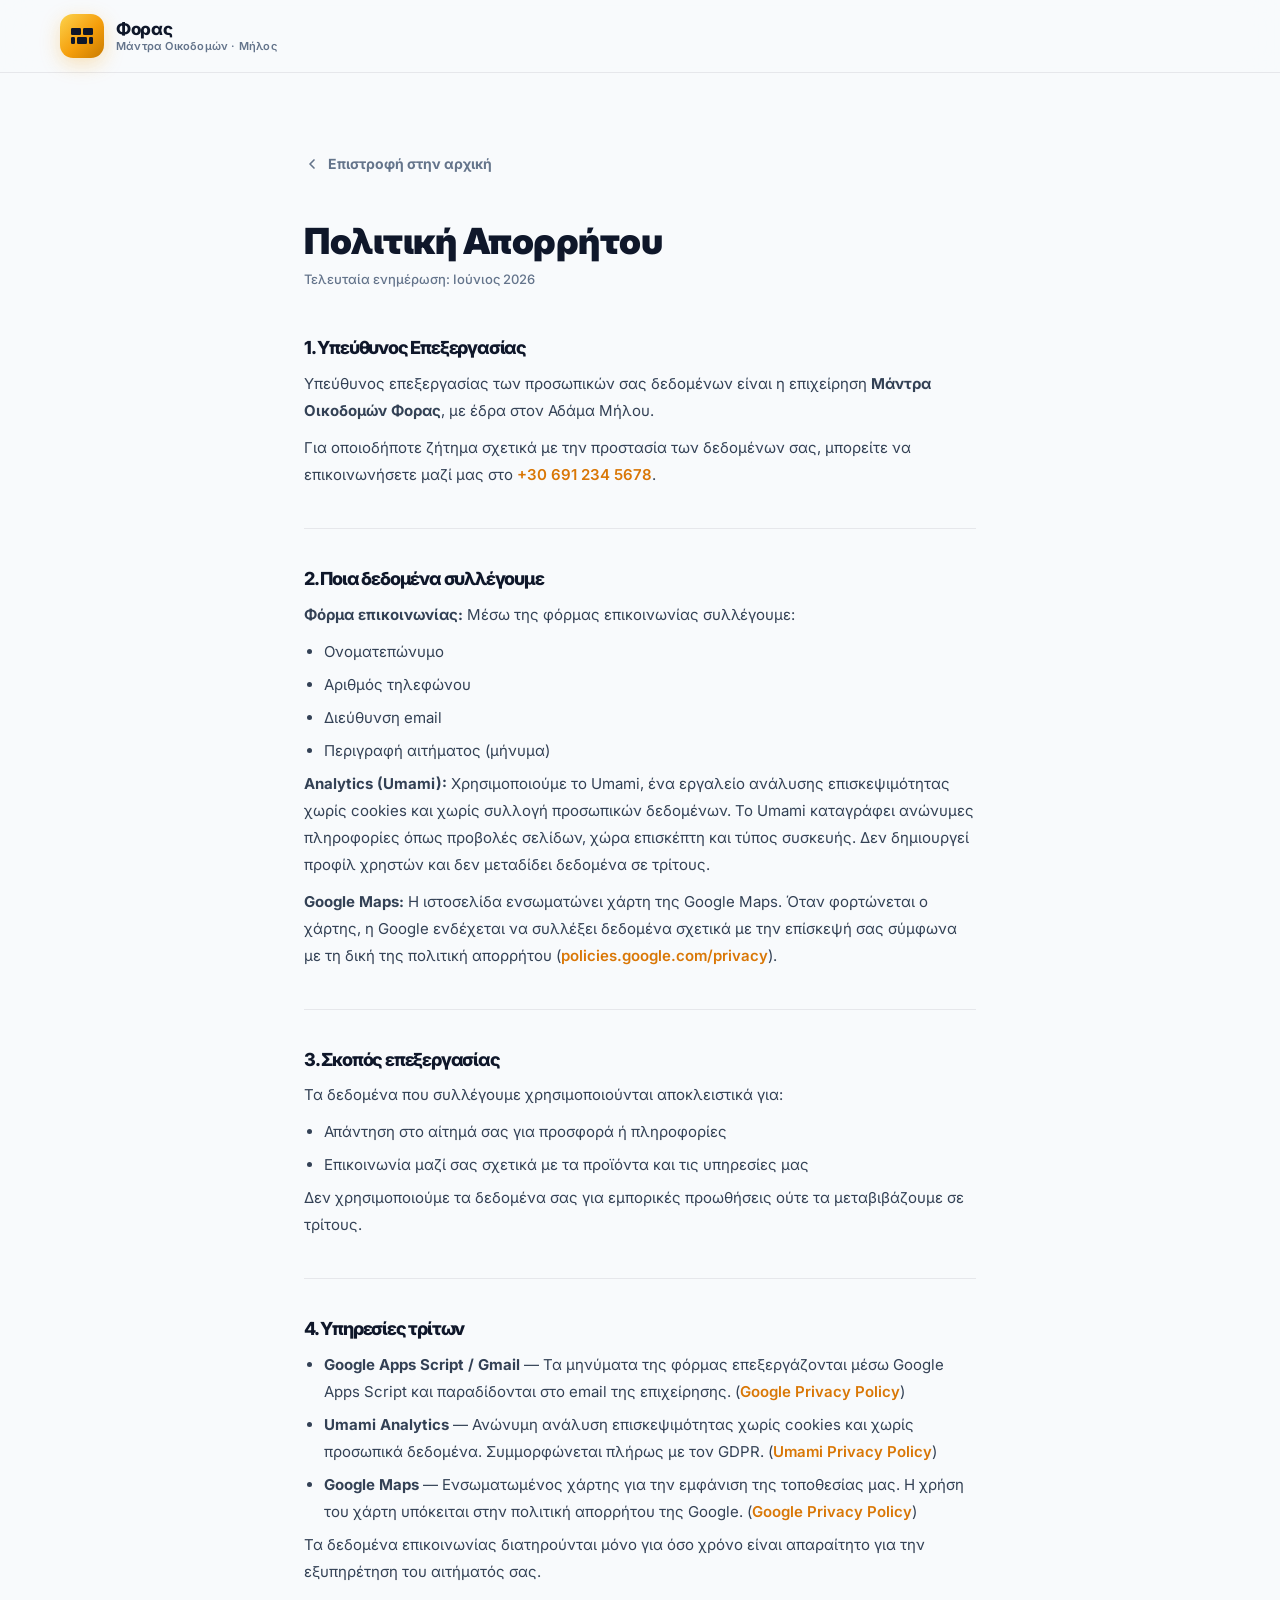
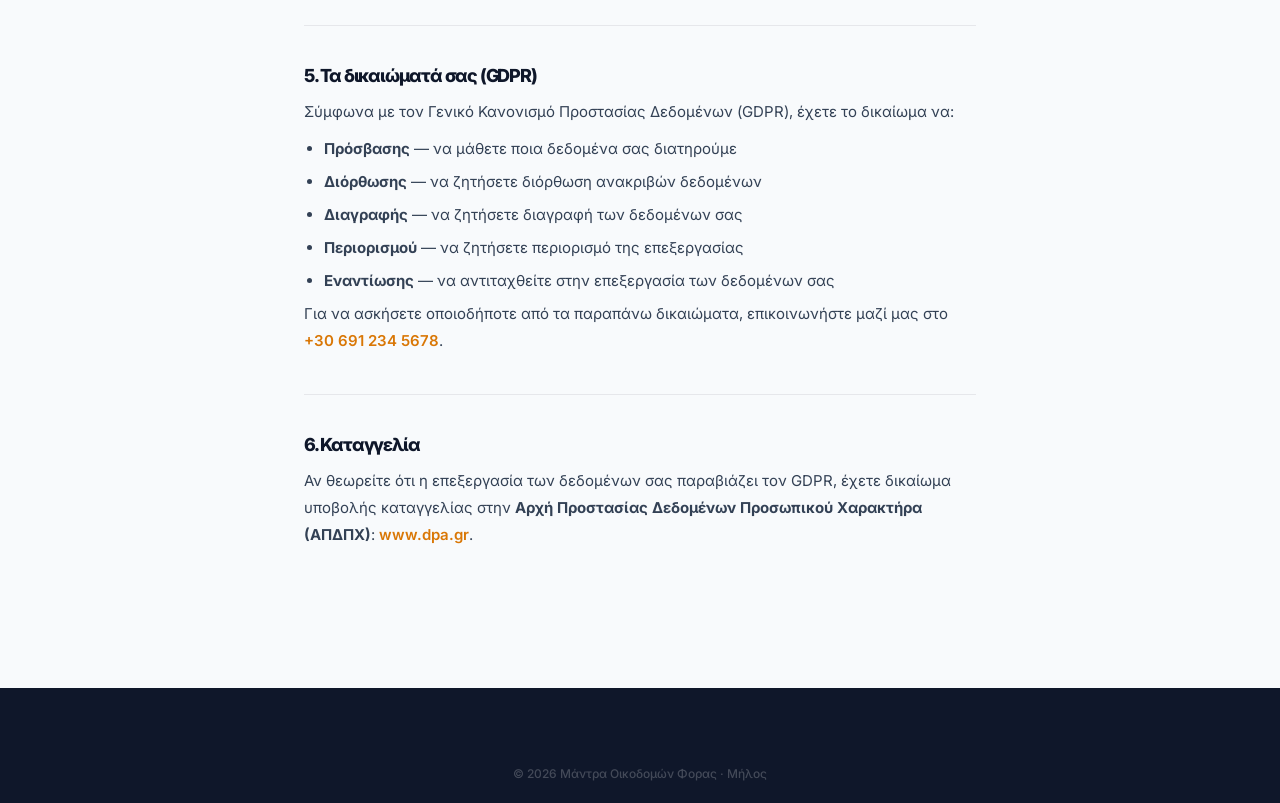
==== privacy-policy.html @ 7d872468 "priv" ====
<!DOCTYPE html>
<html lang="el">
<head>
  <meta charset="UTF-8">
  <meta name="viewport" content="width=device-width, initial-scale=1.0">
  <title>Πολιτική Απορρήτου | Μάντρα Οικοδομών Φορας</title>
  <meta name="robots" content="noindex">
  <link rel="preconnect" href="https://fonts.googleapis.com">
  <link rel="preconnect" href="https://fonts.gstatic.com" crossorigin>
  <link href="https://fonts.googleapis.com/css2?family=Inter:wght@400;500;600;700;800;900&display=swap" rel="stylesheet">
  <link rel="stylesheet" href="style.css">
  <style>
    .pp-wrap {
      max-width: 720px; margin: 0 auto;
      padding: 80px 24px 100px;
    }
    .pp-back {
      display: inline-flex; align-items: center; gap: 8px;
      font-size: 14px; font-weight: 700; color: var(--muted);
      margin-bottom: 48px;
      transition: color var(--t);
    }
    .pp-back:hover { color: var(--text); }
    .pp-back svg { flex-shrink: 0; }
    .pp-title {
      font-size: 36px; font-weight: 900; letter-spacing: -.5px;
      margin-bottom: 8px; color: var(--text);
    }
    .pp-date {
      font-size: 13px; color: var(--muted); font-weight: 500;
      margin-bottom: 48px;
    }
    .pp-section { margin-bottom: 40px; }
    .pp-section h2 {
      font-size: 18px; font-weight: 800; margin-bottom: 12px;
      color: var(--text);
    }
    .pp-section p, .pp-section li {
      font-size: 15px; color: var(--text2);
      line-height: 1.8; margin-bottom: 10px;
    }
    .pp-section ul { padding-left: 20px; }
    .pp-section li { margin-bottom: 6px; }
    .pp-section a { color: var(--gold-dk); font-weight: 600; }
    .pp-divider {
      border: none; border-top: 1px solid var(--border);
      margin: 40px 0;
    }
  </style>
</head>
<body>

  <!-- HEADER -->
  <header class="header">
    <div class="container nav-inner">
      <a class="brand" href="index.html">
        <div class="logo-mark">
          <svg width="22" height="16" viewBox="0 0 22 16" fill="currentColor" aria-hidden="true">
            <rect x="0" y="0" width="10" height="7" rx="1.2"/>
            <rect x="12" y="0" width="10" height="7" rx="1.2"/>
            <rect x="0" y="9" width="4" height="7" rx="1.2"/>
            <rect x="6" y="9" width="10" height="7" rx="1.2"/>
            <rect x="18" y="9" width="4" height="7" rx="1.2"/>
          </svg>
        </div>
        <div class="brand-text">
          <span class="brand-name">Φορας</span>
          <span class="brand-sub">Μάντρα Οικοδομών · Μήλος</span>
        </div>
      </a>
    </div>
  </header>

  <main>
    <div class="pp-wrap">

      <a class="pp-back" href="index.html">
        <svg width="16" height="16" viewBox="0 0 24 24" fill="none" stroke="currentColor" stroke-width="2.5" stroke-linecap="round" stroke-linejoin="round">
          <polyline points="15 18 9 12 15 6"/>
        </svg>
        Επιστροφή στην αρχική
      </a>

      <h1 class="pp-title">Πολιτική Απορρήτου</h1>
      <p class="pp-date">Τελευταία ενημέρωση: Ιούνιος 2026</p>

      <div class="pp-section">
        <h2>1. Υπεύθυνος Επεξεργασίας</h2>
        <p>Υπεύθυνος επεξεργασίας των προσωπικών σας δεδομένων είναι η επιχείρηση <strong>Μάντρα Οικοδομών Φορας</strong>, με έδρα στον Αδάμα Μήλου.</p>
        <p>Για οποιοδήποτε ζήτημα σχετικά με την προστασία των δεδομένων σας, μπορείτε να επικοινωνήσετε μαζί μας στο <a href="tel:+306912345678">+30 691 234 5678</a>.</p>
      </div>

      <hr class="pp-divider">

      <div class="pp-section">
        <h2>2. Ποια δεδομένα συλλέγουμε</h2>
        <p><strong>Φόρμα επικοινωνίας:</strong> Μέσω της φόρμας επικοινωνίας συλλέγουμε:</p>
        <ul>
          <li>Ονοματεπώνυμο</li>
          <li>Αριθμός τηλεφώνου</li>
          <li>Διεύθυνση email</li>
          <li>Περιγραφή αιτήματος (μήνυμα)</li>
        </ul>
        <p><strong>Analytics (Umami):</strong> Χρησιμοποιούμε το Umami, ένα εργαλείο ανάλυσης επισκεψιμότητας χωρίς cookies και χωρίς συλλογή προσωπικών δεδομένων. Το Umami καταγράφει ανώνυμες πληροφορίες όπως προβολές σελίδων, χώρα επισκέπτη και τύπος συσκευής. Δεν δημιουργεί προφίλ χρηστών και δεν μεταδίδει δεδομένα σε τρίτους.</p>
        <p><strong>Google Maps:</strong> Η ιστοσελίδα ενσωματώνει χάρτη της Google Maps. Όταν φορτώνεται ο χάρτης, η Google ενδέχεται να συλλέξει δεδομένα σχετικά με την επίσκεψή σας σύμφωνα με τη δική της πολιτική απορρήτου (<a href="https://policies.google.com/privacy" target="_blank" rel="noopener">policies.google.com/privacy</a>).</p>
      </div>

      <hr class="pp-divider">

      <div class="pp-section">
        <h2>3. Σκοπός επεξεργασίας</h2>
        <p>Τα δεδομένα που συλλέγουμε χρησιμοποιούνται αποκλειστικά για:</p>
        <ul>
          <li>Απάντηση στο αίτημά σας για προσφορά ή πληροφορίες</li>
          <li>Επικοινωνία μαζί σας σχετικά με τα προϊόντα και τις υπηρεσίες μας</li>
        </ul>
        <p>Δεν χρησιμοποιούμε τα δεδομένα σας για εμπορικές προωθήσεις ούτε τα μεταβιβάζουμε σε τρίτους.</p>
      </div>

      <hr class="pp-divider">

      <div class="pp-section">
        <h2>4. Υπηρεσίες τρίτων</h2>
        <ul>
          <li><strong>Google Apps Script / Gmail</strong> — Τα μηνύματα της φόρμας επεξεργάζονται μέσω Google Apps Script και παραδίδονται στο email της επιχείρησης. (<a href="https://policies.google.com/privacy" target="_blank" rel="noopener">Google Privacy Policy</a>)</li>
          <li><strong>Umami Analytics</strong> — Ανώνυμη ανάλυση επισκεψιμότητας χωρίς cookies και χωρίς προσωπικά δεδομένα. Συμμορφώνεται πλήρως με τον GDPR. (<a href="https://umami.is/privacy" target="_blank" rel="noopener">Umami Privacy Policy</a>)</li>
          <li><strong>Google Maps</strong> — Ενσωματωμένος χάρτης για την εμφάνιση της τοποθεσίας μας. Η χρήση του χάρτη υπόκειται στην πολιτική απορρήτου της Google. (<a href="https://policies.google.com/privacy" target="_blank" rel="noopener">Google Privacy Policy</a>)</li>
        </ul>
        <p>Τα δεδομένα επικοινωνίας διατηρούνται μόνο για όσο χρόνο είναι απαραίτητο για την εξυπηρέτηση του αιτήματός σας.</p>
      </div>

      <hr class="pp-divider">

      <div class="pp-section">
        <h2>5. Τα δικαιώματά σας (GDPR)</h2>
        <p>Σύμφωνα με τον Γενικό Κανονισμό Προστασίας Δεδομένων (GDPR), έχετε το δικαίωμα να:</p>
        <ul>
          <li><strong>Πρόσβασης</strong> — να μάθετε ποια δεδομένα σας διατηρούμε</li>
          <li><strong>Διόρθωσης</strong> — να ζητήσετε διόρθωση ανακριβών δεδομένων</li>
          <li><strong>Διαγραφής</strong> — να ζητήσετε διαγραφή των δεδομένων σας</li>
          <li><strong>Περιορισμού</strong> — να ζητήσετε περιορισμό της επεξεργασίας</li>
          <li><strong>Εναντίωσης</strong> — να αντιταχθείτε στην επεξεργασία των δεδομένων σας</li>
        </ul>
        <p>Για να ασκήσετε οποιοδήποτε από τα παραπάνω δικαιώματα, επικοινωνήστε μαζί μας στο <a href="tel:+306912345678">+30 691 234 5678</a>.</p>
      </div>

      <hr class="pp-divider">

      <div class="pp-section">
        <h2>6. Καταγγελία</h2>
        <p>Αν θεωρείτε ότι η επεξεργασία των δεδομένων σας παραβιάζει τον GDPR, έχετε δικαίωμα υποβολής καταγγελίας στην <strong>Αρχή Προστασίας Δεδομένων Προσωπικού Χαρακτήρα (ΑΠΔΠΧ)</strong>: <a href="https://www.dpa.gr" target="_blank" rel="noopener">www.dpa.gr</a>.</p>
      </div>

    </div>
  </main>

  <footer class="footer">
    <div class="container">
      <div class="footer-bottom" style="justify-content:center;">
        <span class="footer-copy">© <span id="y"></span> Μάντρα Οικοδομών Φορας · Μήλος</span>
      </div>
    </div>
  </footer>

  <script>document.getElementById('y').textContent = new Date().getFullYear();</script>
</body>
</html>
---- style.css ----
/* ================================================
   Μάντρα Οικοδομών Φορας — Professional Theme
   ================================================ */

:root {
  --bg:      #f8fafc;
  --surface: #ffffff;
  --surface2:#f1f5f9;

  --text:  #0f172a;
  --text2: #334155;
  --muted: #64748b;
  --muted2:#94a3b8;

  --gold:    #f59e0b;
  --gold-lt: #fcd34d;
  --gold-dk: #d97706;
  --navy:    #0f172a;
  --navy2:   #1e293b;
  --green:   #25d366;

  --border:  rgba(15,23,42,.08);
  --border2: rgba(15,23,42,.13);

  --sh-xs: 0 2px 8px rgba(15,23,42,.05);
  --sh-sm: 0 8px 20px rgba(15,23,42,.08);
  --sh:    0 16px 44px rgba(15,23,42,.10);
  --sh-lg: 0 32px 80px rgba(15,23,42,.13);

  --r:    14px;
  --r-lg: 20px;
  --r-xl: 26px;
  --max:  1160px;

  --ease: cubic-bezier(.2,.8,.2,1);
  --t:    180ms;
  --tm:   300ms;

  --font: 'Inter', ui-sans-serif, system-ui, -apple-system, sans-serif;
}

/* ---------- Reset ---------- */
*, *::before, *::after { box-sizing: border-box; margin: 0; padding: 0; }
html { scroll-behavior: smooth; }
body {
  font-family: var(--font);
  color: var(--text);
  background: var(--bg);
  line-height: 1.6;
  -webkit-font-smoothing: antialiased;
  cursor:default;
}
a { color: inherit; text-decoration: none; }
img { max-width: 100%; display: block; }
button { font: inherit; cursor: pointer; border: none; background: none; }
::selection { background: rgba(245,158,11,.22); }
.container { max-width: var(--max); margin: 0 auto; padding: 0 24px; }

/* ---------- Scroll Progress ---------- */
.progress-bar {
  position: fixed;
  top: 0; left: 0; right: 0;
  height: 2px;
  background: linear-gradient(90deg, var(--gold-lt), var(--gold-dk));
  transform-origin: left;
  transform: scaleX(0);
  z-index: 9999;
  transition: transform 80ms linear;
}

/* ---------- Top Bar ---------- */
.topbar {
  background: var(--navy);
  color: rgba(255,255,255,.72);
  font-size: 13px;
  font-weight: 500;
}
.topbar-inner {
  display: flex;
  align-items: center;
  justify-content: space-between;
  padding: 9px 0;
  gap: 12px;
  flex-wrap: wrap;
}
.topbar-left { display: flex; align-items: center; gap: 10px; flex-wrap: wrap; }
.sep { opacity: .25; }
.topbar-phone {
  display: flex; align-items: center; gap: 6px;
  color: var(--gold-lt); font-weight: 700; letter-spacing: .2px;
  transition: opacity var(--t);
}
.topbar-phone:hover { opacity: .8; }

/* ---------- Header ---------- */
.header {
  position: sticky; top: 0; z-index: 100;
  background: rgba(248,250,252,.90);
  backdrop-filter: blur(18px) saturate(160%);
  -webkit-backdrop-filter: blur(18px) saturate(160%);
  border-bottom: 1px solid var(--border);
  transition: box-shadow var(--tm) var(--ease);
}
.header.scrolled { box-shadow: 0 4px 24px rgba(15,23,42,.09); }

.nav-inner {
  display: flex; align-items: center; justify-content: space-between;
  padding: 14px 0; gap: 16px;
}

.brand { display: flex; align-items: center; gap: 12px; flex-shrink: 0; }
.logo-mark {
  width: 44px; height: 44px; border-radius: 13px;
  background: linear-gradient(135deg, var(--gold-lt) 0%, var(--gold) 55%, #c97b00 100%);
  display: flex; align-items: center; justify-content: center;
  color: var(--navy);
  box-shadow: 0 6px 20px rgba(245,158,11,.28);
  flex-shrink: 0; user-select: none;
}
.logo-sm { width: 36px; height: 36px; border-radius: 10px; font-size: 12px; }
.brand-text { display: flex; flex-direction: column; line-height: 1.25; }
.brand-name { font-weight: 800; font-size: 17px; letter-spacing: -.3px; }
.brand-sub  { font-size: 11px; color: var(--muted); font-weight: 600; letter-spacing: .2px; }

.nav-menu { display: flex; align-items: center; gap: 2px; }
.nav-menu a {
  font-size: 14px; font-weight: 600; color: var(--muted);
  padding: 8px 13px; border-radius: 10px;
  transition: background var(--t), color var(--t);
}
.nav-menu a:hover { background: rgba(15,23,42,.06); color: var(--text); }
.nav-cta { margin-left: 8px; }

/* Hamburger */
.hamburger {
  display: none; flex-direction: column; gap: 5px;
  padding: 8px; border-radius: 9px;
  transition: background var(--t);
}
.hamburger:hover { background: rgba(15,23,42,.06); }
.hamburger span {
  display: block; width: 22px; height: 2px;
  background: var(--text); border-radius: 2px;
  transition: transform var(--tm) var(--ease), opacity var(--tm) var(--ease);
}
.hamburger.open span:nth-child(1) { transform: translateY(7px) rotate(45deg); }
.hamburger.open span:nth-child(2) { opacity: 0; transform: scaleX(0); }
.hamburger.open span:nth-child(3) { transform: translateY(-7px) rotate(-45deg); }

/* Mobile overlay */
.mobile-overlay {
  display: none; position: fixed; inset: 0;
  background: rgba(15,23,42,.5); z-index: 200;
  opacity: 0; transition: opacity var(--tm) var(--ease);
}
.mobile-overlay.show { display: block; opacity: 1; }

/* Mobile menu panel */
.mobile-menu {
  position: fixed; top: 0; right: 0; height: 100%;
  width: min(300px, 90vw); background: var(--surface);
  z-index: 300; padding: 28px 24px 32px;
  display: flex; flex-direction: column; gap: 24px;
  transform: translateX(100%);
  transition: transform var(--tm) var(--ease);
  box-shadow: -8px 0 48px rgba(15,23,42,.16);
}
.mobile-menu.open { transform: translateX(0); }
.mobile-brand {
  display: flex; align-items: center; gap: 12px;
  padding-bottom: 20px;
  border-bottom: 1px solid var(--border);
}
.mobile-menu nav { display: flex; flex-direction: column; gap: 2px; }
.mobile-link {
  font-size: 17px; font-weight: 700; color: var(--text);
  padding: 13px 16px; border-radius: 12px;
  transition: background var(--t);
}
.mobile-link:hover { background: var(--surface2); }
.mobile-menu-footer { display: flex; flex-direction: column; gap: 10px; margin-top: auto; }
.mobile-menu-footer .btn { justify-content: center; }

/* ---------- Buttons ---------- */
.btn {
  display: inline-flex; align-items: center; justify-content: center; gap: 8px;
  padding: 11px 20px; border-radius: var(--r);
  font-weight: 700; font-size: 14px; letter-spacing: .1px;
  border: 1.5px solid transparent;
  transition: transform var(--t) var(--ease), box-shadow var(--t) var(--ease),
              background var(--t), border-color var(--t);
}
.btn:hover { transform: translateY(-1px); }
.btn:active { transform: translateY(0); }
.btn-lg { padding: 14px 26px; font-size: 15px; border-radius: 16px; }

.btn-primary {
  background: linear-gradient(135deg, var(--gold-lt) 0%, var(--gold) 55%, #c97b00 100%);
  color: var(--navy);
  box-shadow: 0 8px 24px rgba(245,158,11,.28);
}
.btn-primary:hover { box-shadow: 0 14px 36px rgba(245,158,11,.40); }

.btn-outline {
  background: transparent; border-color: var(--border2); color: var(--text);
}
.btn-outline:hover { border-color: rgba(15,23,42,.22); background: var(--surface); }

.btn-ghost-white {
  background: rgba(255,255,255,.1); border-color: rgba(255,255,255,.22); color: #fff;
}
.btn-ghost-white:hover { background: rgba(255,255,255,.18); border-color: rgba(255,255,255,.38); }

.btn-dark {
  background: var(--navy); color: #fff;
  box-shadow: 0 8px 24px rgba(15,23,42,.28);
}
.btn-dark:hover { box-shadow: 0 14px 36px rgba(15,23,42,.38); }

.btn-whatsapp {
  background: var(--green); color: #fff;
  box-shadow: 0 8px 24px rgba(37,211,102,.26);
}
.btn-whatsapp:hover { box-shadow: 0 14px 36px rgba(37,211,102,.38); }

/* ---------- Hero ---------- */
.hero {
  position: relative; min-height: 580px;
  display: flex; align-items: center;
  padding: 72px 0; overflow: hidden;
}
.hero-bg {
  position: absolute; inset: 0; z-index: 0;
  background:
    radial-gradient(ellipse 80% 60% at 70% 110%, rgba(245,158,11,.12), transparent 65%),
    radial-gradient(ellipse 50% 40% at 10% 50%, rgba(245,158,11,.04), transparent 60%),
    linear-gradient(135deg, #090e1a 0%, #16243f 45%, #0f172a 100%);
}
.hero-bg::after {
  content: '';
  position: absolute; inset: 0;
  background-image:
    linear-gradient(rgba(255,255,255,.025) 1px, transparent 1px),
    linear-gradient(90deg, rgba(255,255,255,.025) 1px, transparent 1px);
  background-size: 48px 48px;
}
.hero-content {
  position: relative; z-index: 1;
  display: grid; grid-template-columns: 1.1fr .9fr;
  gap: 52px; align-items: center; width: 100%;
}
.hero-left { color: #fff; }

.badge {
  display: inline-flex; align-items: center; gap: 9px;
  padding: 7px 14px; border-radius: 999px;
  background: rgba(245,158,11,.13); border: 1px solid rgba(245,158,11,.28);
  color: var(--gold-lt); font-size: 13px; font-weight: 600; letter-spacing: .3px;
  margin-bottom: 22px;
}
.badge-dot {
  width: 7px; height: 7px; border-radius: 50%;
  background: var(--gold); flex-shrink: 0;
  box-shadow: 0 0 0 3px rgba(245,158,11,.3);
  animation: pulse 2.4s ease-in-out infinite;
}
@keyframes pulse {
  0%,100% { box-shadow: 0 0 0 3px rgba(245,158,11,.3); }
  50%      { box-shadow: 0 0 0 7px rgba(245,158,11,.08); }
}

h1 {
  font-size: 56px; font-weight: 900;
  line-height: 1.05; letter-spacing: -2px;
  margin-bottom: 20px; color: #fff;
}
.gold { color: var(--gold); }
.hero-desc {
  font-size: 17px; color: rgba(255,255,255,.65);
  max-width: 50ch; line-height: 1.72; margin-bottom: 32px;
}
.hero-actions { display: flex; gap: 12px; flex-wrap: wrap; }

/* Stats card */
.stats-card {
  display: grid; grid-template-columns: 1fr 1fr;
  border-radius: var(--r-xl); overflow: hidden;
  border: 1px solid rgba(255,255,255,.09);
  background: rgba(255,255,255,.04);
  backdrop-filter: blur(10px);
}
.stat-cell {
  display: flex; flex-direction: column; gap: 5px;
  padding: 26px 22px;
  border-right: 1px solid rgba(255,255,255,.07);
  border-bottom: 1px solid rgba(255,255,255,.07);
  transition: background var(--tm);
}
.stat-cell:hover { background: rgba(255,255,255,.06); }
.stat-cell:nth-child(2n) { border-right: none; }
.stat-cell:nth-child(3),
.stat-cell:nth-child(4) { border-bottom: none; }
.stat-num { font-size: 30px; font-weight: 900; color: var(--gold); letter-spacing: -1px; line-height: 1; }
.stat-lbl { font-size: 12px; color: rgba(255,255,255,.45); font-weight: 500; line-height: 1.35; }

/* ---------- Trust Bar ---------- */
.trust-bar { background: var(--surface); border-bottom: 1px solid var(--border); }
.trust-inner { display: flex; overflow-x: auto; scrollbar-width: none; }
.trust-inner::-webkit-scrollbar { display: none; }
.trust-item {
  display: flex; align-items: center; gap: 8px;
  padding: 16px 28px;
  font-size: 14px; font-weight: 600; color: var(--text2);
  white-space: nowrap;
  border-right: 1px solid var(--border);
  flex-shrink: 0;
}
.trust-item:last-child { border-right: none; }
.trust-item svg { color: var(--gold-dk); flex-shrink: 0; }

/* ---------- Sections ---------- */
.section { padding: 88px 0; }
.section-dark { background: var(--navy); }
.section-contact { background: var(--surface2); }

.section-hd { text-align: center; max-width: 540px; margin: 0 auto 52px; }
.section-hd-light h2 { color: #fff; }
.section-hd-light .section-sub { color: rgba(255,255,255,.46); }

.tag {
  display: inline-block; padding: 4px 12px; border-radius: 999px;
  background: rgba(245,158,11,.1); border: 1px solid rgba(245,158,11,.22);
  color: var(--gold-dk); font-size: 12px; font-weight: 700;
  letter-spacing: .8px; text-transform: uppercase; margin-bottom: 14px;
}
.tag-light { background: rgba(245,158,11,.15); border-color: rgba(245,158,11,.3); color: var(--gold-lt); }

h2 {
  font-size: 36px; font-weight: 900; letter-spacing: -1.2px; line-height: 1.1; margin-bottom: 10px;
}
.section-dark h2 { color: #fff; }
.section-sub { color: var(--muted); font-size: 15px; font-weight: 500; }

/* ---------- Products ---------- */
.products-grid {
  display: grid;
  grid-template-columns: repeat(6, 1fr);
  gap: 14px;
}
.product-card {
  grid-column: span 2;
  background: var(--surface); border: 1px solid var(--border);
  border-radius: var(--r-lg); padding: 24px 20px;
  box-shadow: var(--sh-xs);
  transition: transform var(--tm) var(--ease), box-shadow var(--tm) var(--ease), border-color var(--tm);
}
/* Center the last row of 2 cards */
.product-card:nth-child(4) { grid-column: 2 / 4; }
.product-card:nth-child(5) { grid-column: 4 / 6; }

.product-card:hover {
  transform: translateY(-4px); box-shadow: var(--sh); border-color: rgba(245,158,11,.28);
}
.product-icon {
  width: 50px; height: 50px; border-radius: 13px;
  background: rgba(245,158,11,.09); border: 1px solid rgba(245,158,11,.18);
  display: flex; align-items: center; justify-content: center;
  color: var(--gold-dk); margin-bottom: 14px;
  transition: background var(--t), transform var(--t);
}
.product-card:hover .product-icon { background: rgba(245,158,11,.17); transform: scale(1.06); }
.product-card h3 { font-size: 15px; font-weight: 800; margin-bottom: 5px; letter-spacing: -.2px; }
.product-card p  { font-size: 13px; color: var(--muted); font-weight: 500; line-height: 1.55; }

/* ---------- Services ---------- */
.services-grid {
  display: grid; grid-template-columns: repeat(2, 1fr);
  gap: 1px; border-radius: var(--r-xl); overflow: hidden;
  background: rgba(255,255,255,.05);
  border: 1px solid rgba(255,255,255,.07);
}
.service-card {
  padding: 36px 32px;
  background: rgba(255,255,255,.03);
  border: 1px solid rgba(255,255,255,.05);
  transition: background var(--tm);
}
.service-card:hover { background: rgba(255,255,255,.065); }

.svc-header {
  display: flex; align-items: flex-start; justify-content: space-between;
  margin-bottom: 18px;
}
.svc-icon {
  width: 46px; height: 46px; border-radius: 12px;
  background: rgba(245,158,11,.14); border: 1px solid rgba(245,158,11,.24);
  display: flex; align-items: center; justify-content: center;
  color: var(--gold-lt);
}
.svc-num {
  font-size: 44px; font-weight: 900;
  color: rgba(245,158,11,.18); letter-spacing: -3px; line-height: 1;
}
.service-card h3 { font-size: 19px; font-weight: 800; color: #fff; margin-bottom: 10px; letter-spacing: -.3px; }
.service-card p  { font-size: 14px; color: rgba(255,255,255,.50); font-weight: 500; line-height: 1.72; }

/* ---------- CTA Strip ---------- */
.cta-strip {
  background: linear-gradient(135deg, #e68900 0%, var(--gold) 40%, var(--gold-lt) 100%);
  padding: 52px 0;
}
.cta-inner {
  display: flex; align-items: center; justify-content: space-between; gap: 24px; flex-wrap: wrap;
}
.cta-text h3 {
  font-size: 26px; font-weight: 900; color: var(--navy); letter-spacing: -.5px; margin-bottom: 6px;
}
.cta-text p { font-size: 15px; color: rgba(15,23,42,.65); font-weight: 500; }

/* ---------- Areas ---------- */
.areas-grid { display: grid; grid-template-columns: repeat(3, 1fr); gap: 16px; }
.area-card {
  background: var(--surface); border: 1px solid var(--border);
  border-radius: var(--r-lg); padding: 30px 26px;
  box-shadow: var(--sh-xs);
  transition: transform var(--tm) var(--ease), box-shadow var(--tm) var(--ease);
}
.area-card:hover { transform: translateY(-3px); box-shadow: var(--sh); }
.area-icon {
  width: 40px; height: 40px; border-radius: 10px;
  background: rgba(245,158,11,.09); border: 1px solid rgba(245,158,11,.16);
  display: flex; align-items: center; justify-content: center;
  color: var(--gold-dk); margin-bottom: 12px;
}
.area-badge {
  display: inline-block; padding: 4px 10px; border-radius: 999px;
  background: rgba(245,158,11,.1); border: 1px solid rgba(245,158,11,.2);
  color: var(--gold-dk); font-size: 11px; font-weight: 700;
  letter-spacing: .4px; text-transform: uppercase; margin-bottom: 12px;
}
.area-card h3 { font-size: 20px; font-weight: 800; margin-bottom: 8px; letter-spacing: -.3px; }
.area-card p  { font-size: 14px; color: var(--muted); font-weight: 500; line-height: 1.6; }

/* ---------- Contact ---------- */
.contact-grid {
  display: grid; grid-template-columns: .85fr 1.15fr; gap: 28px; align-items: start;
}
.contact-info { display: flex; flex-direction: column; gap: 8px; }
.contact-detail {
  display: flex; align-items: center; gap: 14px;
  padding: 14px 16px; background: var(--surface);
  border: 1px solid var(--border); border-radius: var(--r-lg); box-shadow: var(--sh-xs);
}
.contact-icon {
  width: 40px; height: 40px; flex-shrink: 0; border-radius: 10px;
  background: rgba(245,158,11,.09); border: 1px solid rgba(245,158,11,.16);
  display: flex; align-items: center; justify-content: center; color: var(--gold-dk);
}
.cd-label {
  display: block; font-size: 11px; font-weight: 700;
  color: var(--muted); letter-spacing: .5px; text-transform: uppercase; margin-bottom: 2px;
}
.cd-value { font-size: 15px; font-weight: 700; color: var(--text); display: block; line-height: 1.3; }
a.cd-value:hover { color: var(--gold-dk); }

.whatsapp-btn {
  display: flex; align-items: center; justify-content: center; gap: 10px;
  padding: 14px 20px; border-radius: var(--r-lg);
  background: var(--green); color: #fff; font-weight: 700; font-size: 14px;
  margin-top: 4px; box-shadow: 0 8px 24px rgba(37,211,102,.22);
  transition: transform var(--t), box-shadow var(--t);
}
.whatsapp-btn:hover { transform: translateY(-2px); box-shadow: 0 14px 36px rgba(37,211,102,.34); }

/* Form */
.form-card {
  background: var(--surface); border: 1px solid var(--border);
  border-radius: var(--r-xl); padding: 30px 26px; box-shadow: var(--sh);
}
.form-row { display: grid; grid-template-columns: 1fr 1fr; gap: 12px; }
.field { display: flex; flex-direction: column; gap: 6px; margin-bottom: 12px; }
.field:last-of-type { margin-bottom: 16px; }

label { font-size: 13px; font-weight: 700; color: var(--muted); letter-spacing: .2px; }
.opt { font-weight: 500; opacity: .7; font-size: 12px; }

input, textarea {
  width: 100%; padding: 12px 14px;
  border-radius: var(--r); border: 1.5px solid var(--border2);
  background: var(--bg); color: var(--text);
  font: inherit; font-size: 14px; outline: none;
  transition: border-color var(--t), box-shadow var(--t);
}
input::placeholder, textarea::placeholder { color: var(--muted2); }
input:focus, textarea:focus {
  border-color: rgba(245,158,11,.5);
  box-shadow: 0 0 0 3px rgba(245,158,11,.11);
}
textarea { min-height: 120px; resize: vertical; }
.btn-submit { width: 100%; padding: 14px; font-size: 15px; border-radius: 16px; }
.form-feedback {
  margin-top: 12px; padding: 12px 14px; border-radius: var(--r);
  font-size: 13px; font-weight: 600;
}
.form-feedback.ok { background: rgba(34,197,94,.09); border: 1px solid rgba(34,197,94,.22); color: #15803d; }
.form-feedback.err { background: rgba(239,68,68,.09); border: 1px solid rgba(239,68,68,.22); color: #dc2626; }

/* ---------- Footer ---------- */
.footer { background: var(--navy); padding: 56px 0 0; }

.footer-body {
  text-align: center;
  padding-bottom: 48px;
  border-bottom: 1px solid rgba(255,255,255,.07);
}
.footer-brand {
  display: inline-flex; align-items: center; gap: 12px;
  margin-bottom: 20px;
}
.footer-name    { font-size: 15px; font-weight: 800; color: rgba(255,255,255,.9); letter-spacing: -.2px; text-align: left; }
.footer-tagline { font-size: 12px; color: rgba(255,255,255,.36); font-weight: 500; margin-top: 2px; text-align: left; }
.footer-bio {
  font-size: 14px; color: rgba(255,255,255,.45); font-weight: 500;
  line-height: 1.8; margin-bottom: 20px;
}
.footer-meta {
  display: flex; align-items: center; justify-content: center;
  flex-wrap: wrap; gap: 8px;
  font-size: 13px; font-weight: 600; color: rgba(255,255,255,.38);
}
.footer-meta a { color: var(--gold-lt); transition: opacity var(--t); }
.footer-meta a:hover { opacity: .75; }
.footer-dot { opacity: .25; }

.footer-bottom {
  display: flex; align-items: center; justify-content: space-between;
  padding: 20px 0;
}
.footer-copy    { font-size: 12px; color: rgba(255,255,255,.22); font-weight: 500; }
.footer-privacy { font-size: 12px; color: rgba(255,255,255,.28); font-weight: 600; transition: color var(--t); }
.footer-privacy:hover { color: rgba(255,255,255,.6); }

/* ---------- Mobile Sticky CTA ---------- */
.mobile-cta {
  display: none; position: fixed; bottom: 0; left: 0; right: 0;
  z-index: 90; background: rgba(248,250,252,.95);
  backdrop-filter: blur(16px); border-top: 1px solid var(--border);
  padding: 12px 16px; gap: 10px;
}
.mobile-cta .btn { flex: 1; justify-content: center; }

/* ---------- Scroll Reveal ---------- */
.reveal {
  opacity: 0; transform: translateY(22px);
  transition: opacity .6s var(--ease), transform .6s var(--ease);
}
.reveal.visible  { opacity: 1; transform: none; }
.reveal-delay    { transition-delay: .12s; }
.reveal-d1       { transition-delay: .10s; }
.reveal-d2       { transition-delay: .20s; }
.reveal-d3       { transition-delay: .30s; }

/* ---------- Responsive ---------- */
@media (max-width: 900px) {
  .nav-menu  { display: none; }
  .hamburger { display: flex; }

  .hero-content { grid-template-columns: 1fr; }
  .hero-right   { display: none; }
  h1            { font-size: 44px; }

  .trust-bar     { display: none; }
  .services-grid { grid-template-columns: 1fr; }
  .contact-grid  { grid-template-columns: 1fr; }

  .mobile-cta { display: flex; }
  body        { padding-bottom: 74px; }
}

@media (max-width: 720px) {
  /* Reset 6-col grid back to 2-col */
  .products-grid { grid-template-columns: 1fr 1fr; }
  .product-card,
  .product-card:nth-child(4),
  .product-card:nth-child(5) { grid-column: span 1; }

  .areas-grid  { grid-template-columns: 1fr; }
  .section     { padding: 64px 0; }
  h2           { font-size: 30px; }
  .cta-inner   { flex-direction: column; text-align: center; }
}

@media (max-width: 500px) {
  .products-grid { grid-template-columns: 1fr; }
  h1             { font-size: 36px; letter-spacing: -1.2px; }
  .hero          { padding: 52px 0; min-height: auto; }
  .form-row      { grid-template-columns: 1fr; }
  .container     { padding: 0 16px; }
  .form-card     { padding: 22px 18px; }
  .hero-actions  { flex-direction: column; }
  .hero-actions .btn { width: 100%; }
}

/* ---------- Reduced motion ---------- */
@media (prefers-reduced-motion: reduce) {
  *, *::before, *::after { transition-duration: .01ms !important; animation-duration: .01ms !important; }
  .reveal { opacity: 1; transform: none; }
  .progress-bar { transition: none; }
}
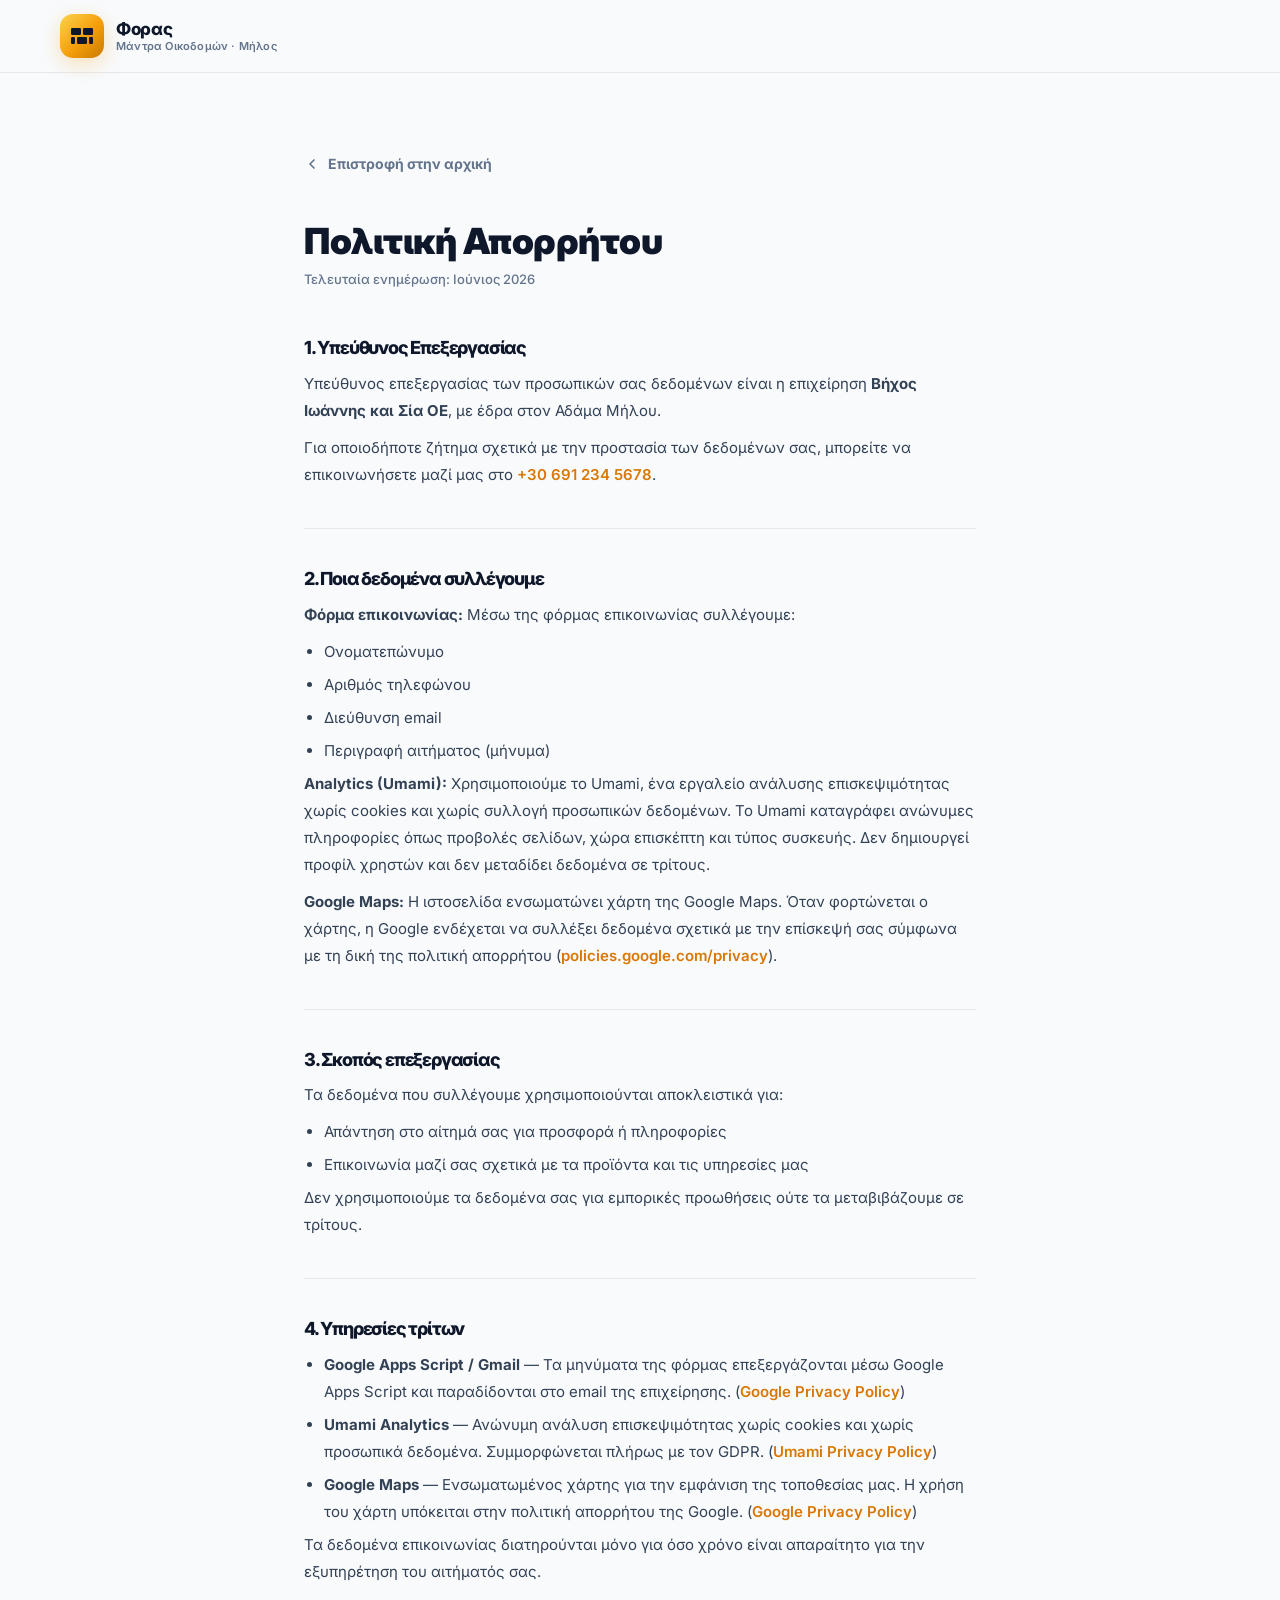
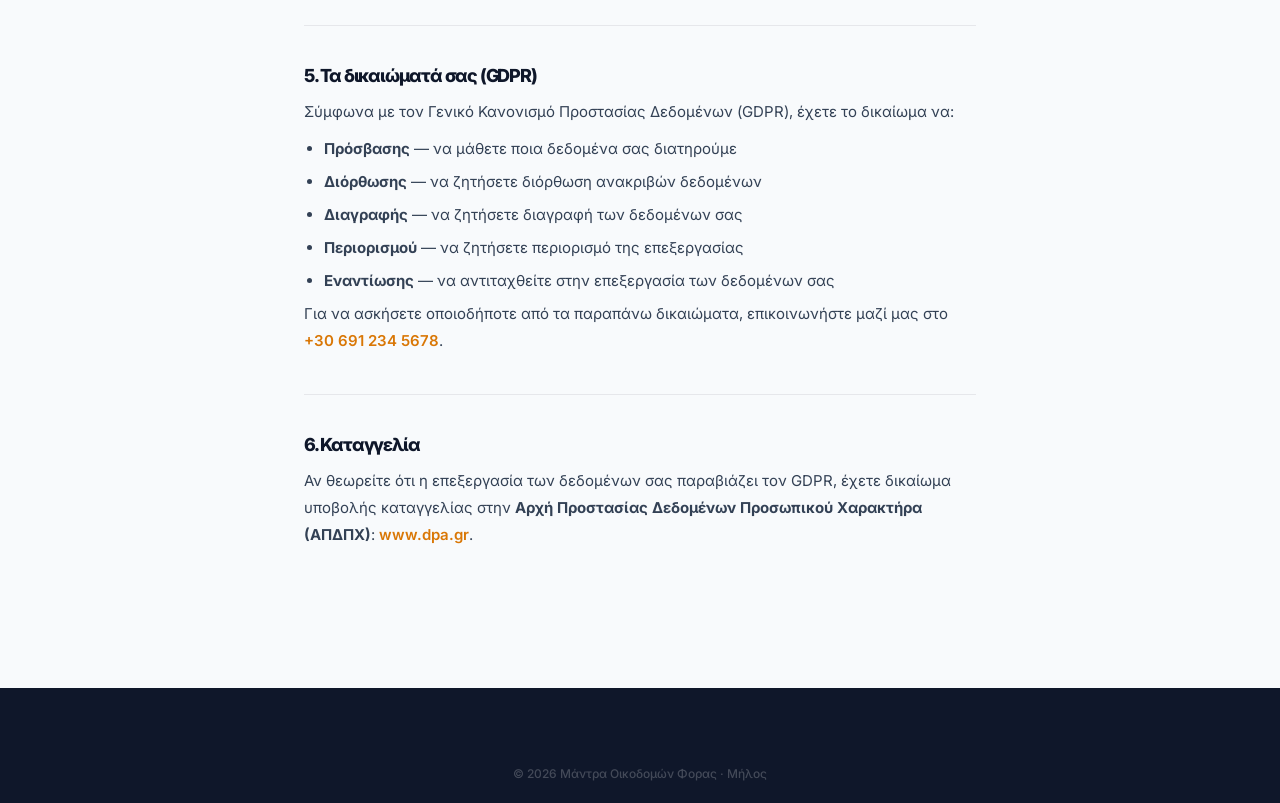
==== commit 984b9fc8: "tel email" ====
--- a/privacy-policy.html
+++ b/privacy-policy.html
@@ -86,7 +86,7 @@
 
       <div class="pp-section">
         <h2>1. Υπεύθυνος Επεξεργασίας</h2>
-        <p>Υπεύθυνος επεξεργασίας των προσωπικών σας δεδομένων είναι η επιχείρηση <strong>Μάντρα Οικοδομών Φορας</strong>, με έδρα στον Αδάμα Μήλου.</p>
+        <p>Υπεύθυνος επεξεργασίας των προσωπικών σας δεδομένων είναι η επιχείρηση <strong>Βήχος Ιωάννης και Σία ΟΕ</strong>, με έδρα στον Αδάμα Μήλου.</p>
         <p>Για οποιοδήποτε ζήτημα σχετικά με την προστασία των δεδομένων σας, μπορείτε να επικοινωνήσετε μαζί μας στο <a href="tel:+306912345678">+30 691 234 5678</a>.</p>
       </div>
 
--- a/style.css
+++ b/style.css
@@ -540,6 +540,34 @@
 .footer-privacy { font-size: 12px; color: rgba(255,255,255,.28); font-weight: 600; transition: color var(--t); }
 .footer-privacy:hover { color: rgba(255,255,255,.6); }
 
+/* ---------- Map ---------- */
+.map-section { padding: 0; }
+.map-lazy {
+  width: 100%; height: 420px;
+  border-radius: var(--r-lg);
+  overflow: hidden;
+  margin: 0 24px;
+  width: calc(100% - 48px);
+  max-width: var(--max);
+  margin: 0 auto;
+}
+.map-placeholder {
+  width: 100%; height: 100%;
+  background: var(--surface2);
+  border: 1.5px solid var(--border);
+  border-radius: var(--r-lg);
+  display: flex; flex-direction: column;
+  align-items: center; justify-content: center;
+  gap: 12px; cursor: pointer;
+  transition: background var(--t);
+}
+.map-placeholder:hover { background: #e8edf3; }
+.map-placeholder:hover .map-load-btn { border-color: rgba(15,23,42,.22); }
+.map-pin-icon { color: var(--gold-dk); margin-bottom: 4px; }
+.map-address  { font-size: 15px; font-weight: 700; color: var(--text); }
+.map-load-btn { pointer-events: none; }
+.map-note     { font-size: 12px; color: var(--muted2); font-weight: 500; }
+
 /* ---------- Mobile Sticky CTA ---------- */
 .mobile-cta {
   display: none; position: fixed; bottom: 0; left: 0; right: 0;
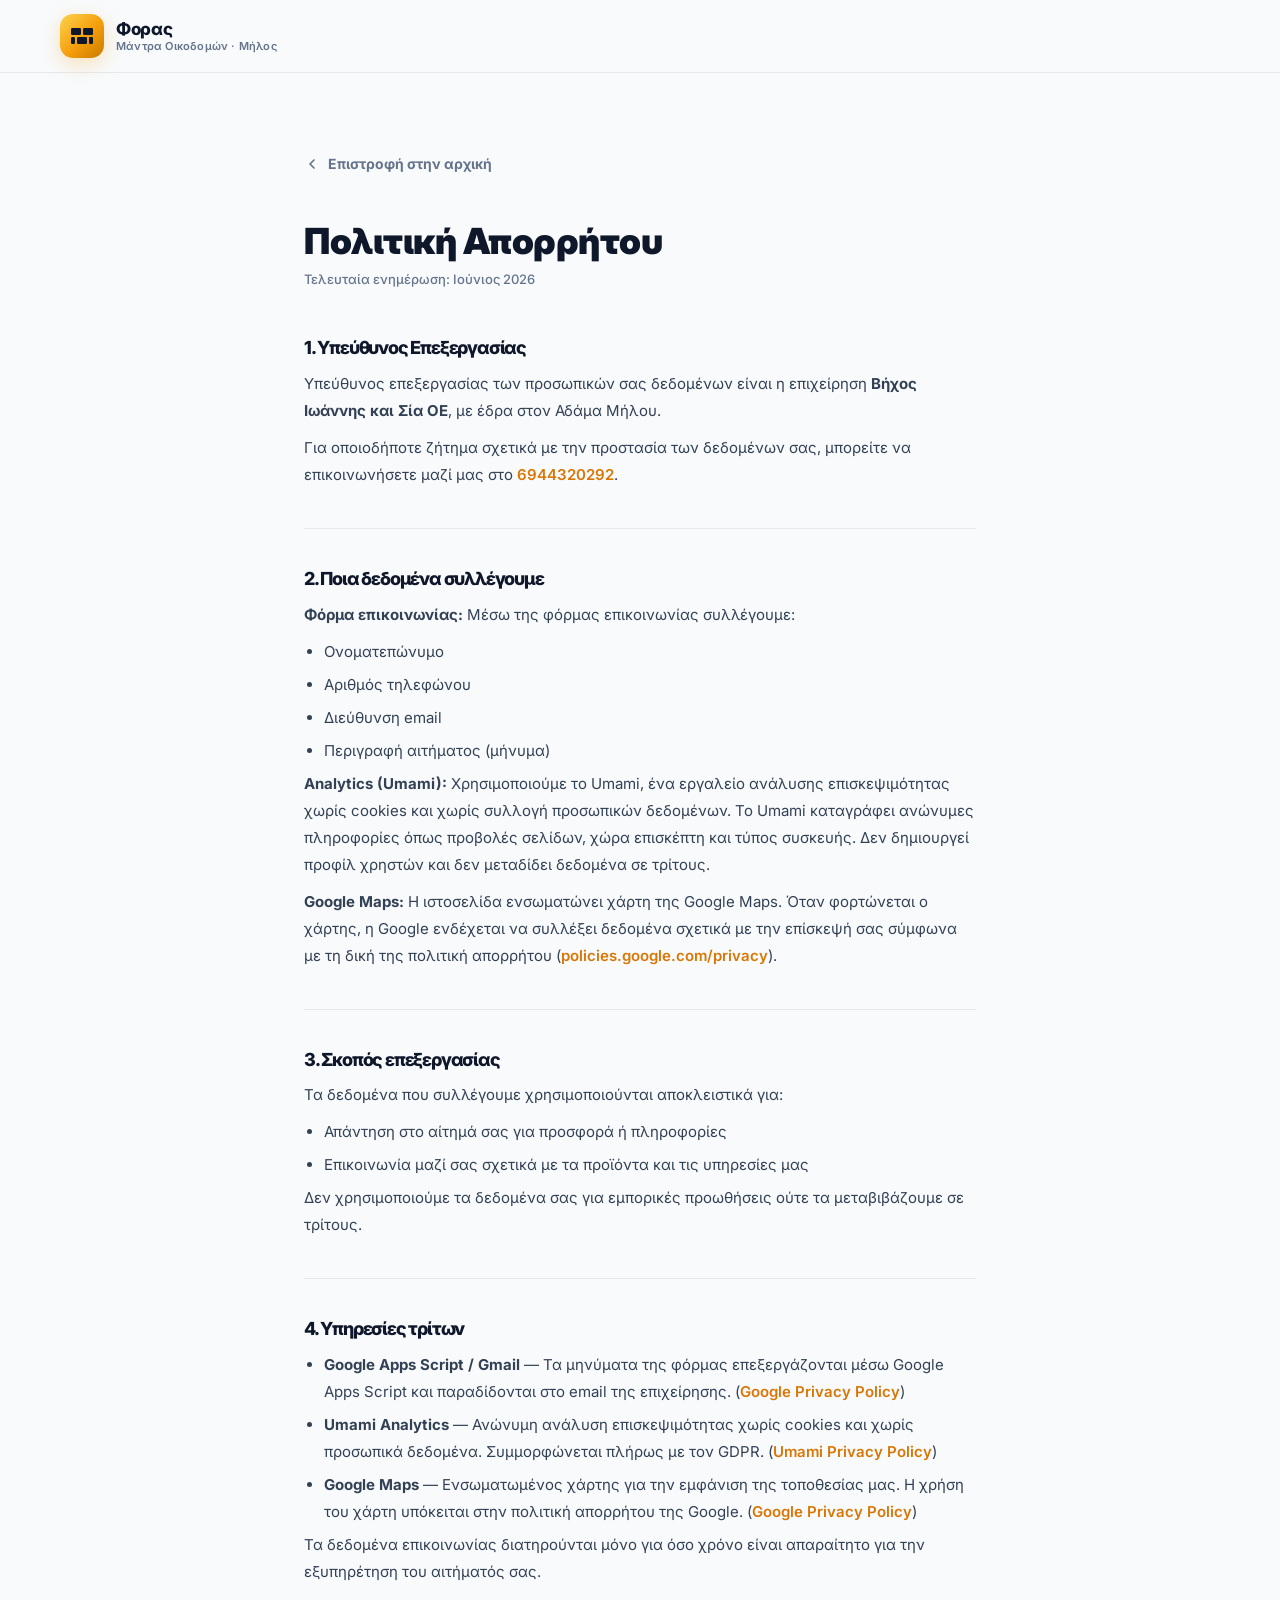
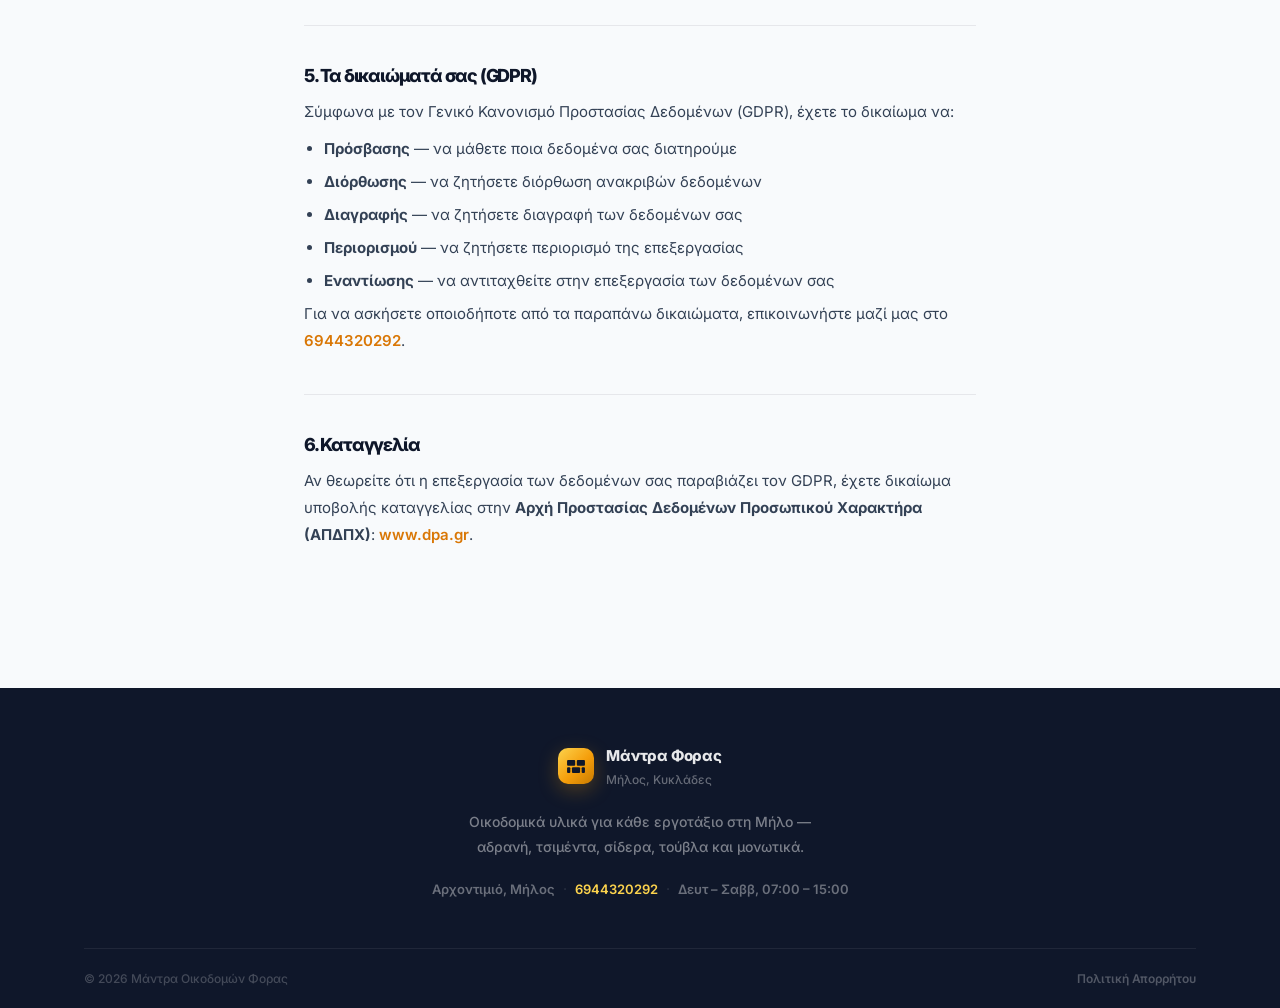
==== commit 6d2799e7: "++" ====
--- a/privacy-policy.html
+++ b/privacy-policy.html
@@ -1,53 +1,97 @@
 <!DOCTYPE html>
 <html lang="el">
+
 <head>
   <meta charset="UTF-8">
   <meta name="viewport" content="width=device-width, initial-scale=1.0">
   <title>Πολιτική Απορρήτου | Μάντρα Οικοδομών Φορας</title>
-  <meta name="robots" content="noindex">
+  <meta name="robots" content="noindex, follow">
   <link rel="preconnect" href="https://fonts.googleapis.com">
   <link rel="preconnect" href="https://fonts.gstatic.com" crossorigin>
-  <link href="https://fonts.googleapis.com/css2?family=Inter:wght@400;500;600;700;800;900&display=swap" rel="stylesheet">
+  <link href="https://fonts.googleapis.com/css2?family=Inter:wght@400;500;600;700;800;900&display=swap"
+    rel="stylesheet">
   <link rel="stylesheet" href="style.css">
   <style>
     .pp-wrap {
-      max-width: 720px; margin: 0 auto;
+      max-width: 720px;
+      margin: 0 auto;
       padding: 80px 24px 100px;
     }
+
     .pp-back {
-      display: inline-flex; align-items: center; gap: 8px;
-      font-size: 14px; font-weight: 700; color: var(--muted);
+      display: inline-flex;
+      align-items: center;
+      gap: 8px;
+      font-size: 14px;
+      font-weight: 700;
+      color: var(--muted);
       margin-bottom: 48px;
       transition: color var(--t);
     }
-    .pp-back:hover { color: var(--text); }
-    .pp-back svg { flex-shrink: 0; }
+
+    .pp-back:hover {
+      color: var(--text);
+    }
+
+    .pp-back svg {
+      flex-shrink: 0;
+    }
+
     .pp-title {
-      font-size: 36px; font-weight: 900; letter-spacing: -.5px;
-      margin-bottom: 8px; color: var(--text);
-    }
+      font-size: 36px;
+      font-weight: 900;
+      letter-spacing: -.5px;
+      margin-bottom: 8px;
+      color: var(--text);
+    }
+
     .pp-date {
-      font-size: 13px; color: var(--muted); font-weight: 500;
+      font-size: 13px;
+      color: var(--muted);
+      font-weight: 500;
       margin-bottom: 48px;
     }
-    .pp-section { margin-bottom: 40px; }
+
+    .pp-section {
+      margin-bottom: 40px;
+    }
+
     .pp-section h2 {
-      font-size: 18px; font-weight: 800; margin-bottom: 12px;
+      font-size: 18px;
+      font-weight: 800;
+      margin-bottom: 12px;
       color: var(--text);
     }
-    .pp-section p, .pp-section li {
-      font-size: 15px; color: var(--text2);
-      line-height: 1.8; margin-bottom: 10px;
-    }
-    .pp-section ul { padding-left: 20px; }
-    .pp-section li { margin-bottom: 6px; }
-    .pp-section a { color: var(--gold-dk); font-weight: 600; }
+
+    .pp-section p,
+    .pp-section li {
+      font-size: 15px;
+      color: var(--text2);
+      line-height: 1.8;
+      margin-bottom: 10px;
+    }
+
+    .pp-section ul {
+      padding-left: 20px;
+    }
+
+    .pp-section li {
+      margin-bottom: 6px;
+    }
+
+    .pp-section a {
+      color: var(--gold-dk);
+      font-weight: 600;
+    }
+
     .pp-divider {
-      border: none; border-top: 1px solid var(--border);
+      border: none;
+      border-top: 1px solid var(--border);
       margin: 40px 0;
     }
   </style>
 </head>
+
 <body>
 
   <!-- HEADER -->
@@ -56,11 +100,11 @@
       <a class="brand" href="index.html">
         <div class="logo-mark">
           <svg width="22" height="16" viewBox="0 0 22 16" fill="currentColor" aria-hidden="true">
-            <rect x="0" y="0" width="10" height="7" rx="1.2"/>
-            <rect x="12" y="0" width="10" height="7" rx="1.2"/>
-            <rect x="0" y="9" width="4" height="7" rx="1.2"/>
-            <rect x="6" y="9" width="10" height="7" rx="1.2"/>
-            <rect x="18" y="9" width="4" height="7" rx="1.2"/>
+            <rect x="0" y="0" width="10" height="7" rx="1.2" />
+            <rect x="12" y="0" width="10" height="7" rx="1.2" />
+            <rect x="0" y="9" width="4" height="7" rx="1.2" />
+            <rect x="6" y="9" width="10" height="7" rx="1.2" />
+            <rect x="18" y="9" width="4" height="7" rx="1.2" />
           </svg>
         </div>
         <div class="brand-text">
@@ -75,8 +119,9 @@
     <div class="pp-wrap">
 
       <a class="pp-back" href="index.html">
-        <svg width="16" height="16" viewBox="0 0 24 24" fill="none" stroke="currentColor" stroke-width="2.5" stroke-linecap="round" stroke-linejoin="round">
-          <polyline points="15 18 9 12 15 6"/>
+        <svg width="16" height="16" viewBox="0 0 24 24" fill="none" stroke="currentColor" stroke-width="2.5"
+          stroke-linecap="round" stroke-linejoin="round">
+          <polyline points="15 18 9 12 15 6" />
         </svg>
         Επιστροφή στην αρχική
       </a>
@@ -86,8 +131,10 @@
 
       <div class="pp-section">
         <h2>1. Υπεύθυνος Επεξεργασίας</h2>
-        <p>Υπεύθυνος επεξεργασίας των προσωπικών σας δεδομένων είναι η επιχείρηση <strong>Βήχος Ιωάννης και Σία ΟΕ</strong>, με έδρα στον Αδάμα Μήλου.</p>
-        <p>Για οποιοδήποτε ζήτημα σχετικά με την προστασία των δεδομένων σας, μπορείτε να επικοινωνήσετε μαζί μας στο <a href="tel:+306912345678">+30 691 234 5678</a>.</p>
+        <p>Υπεύθυνος επεξεργασίας των προσωπικών σας δεδομένων είναι η επιχείρηση <strong>Βήχος Ιωάννης και Σία
+            ΟΕ</strong>, με έδρα στον Αδάμα Μήλου.</p>
+        <p>Για οποιοδήποτε ζήτημα σχετικά με την προστασία των δεδομένων σας, μπορείτε να επικοινωνήσετε μαζί μας στο <a
+            href="tel:+306944320292">6944320292</a>.</p>
       </div>
 
       <hr class="pp-divider">
@@ -101,8 +148,14 @@
           <li>Διεύθυνση email</li>
           <li>Περιγραφή αιτήματος (μήνυμα)</li>
         </ul>
-        <p><strong>Analytics (Umami):</strong> Χρησιμοποιούμε το Umami, ένα εργαλείο ανάλυσης επισκεψιμότητας χωρίς cookies και χωρίς συλλογή προσωπικών δεδομένων. Το Umami καταγράφει ανώνυμες πληροφορίες όπως προβολές σελίδων, χώρα επισκέπτη και τύπος συσκευής. Δεν δημιουργεί προφίλ χρηστών και δεν μεταδίδει δεδομένα σε τρίτους.</p>
-        <p><strong>Google Maps:</strong> Η ιστοσελίδα ενσωματώνει χάρτη της Google Maps. Όταν φορτώνεται ο χάρτης, η Google ενδέχεται να συλλέξει δεδομένα σχετικά με την επίσκεψή σας σύμφωνα με τη δική της πολιτική απορρήτου (<a href="https://policies.google.com/privacy" target="_blank" rel="noopener">policies.google.com/privacy</a>).</p>
+        <p><strong>Analytics (Umami):</strong> Χρησιμοποιούμε το Umami, ένα εργαλείο ανάλυσης επισκεψιμότητας χωρίς
+          cookies και χωρίς συλλογή προσωπικών δεδομένων. Το Umami καταγράφει ανώνυμες πληροφορίες όπως προβολές
+          σελίδων, χώρα επισκέπτη και τύπος συσκευής. Δεν δημιουργεί προφίλ χρηστών και δεν μεταδίδει δεδομένα σε
+          τρίτους.</p>
+        <p><strong>Google Maps:</strong> Η ιστοσελίδα ενσωματώνει χάρτη της Google Maps. Όταν φορτώνεται ο χάρτης, η
+          Google ενδέχεται να συλλέξει δεδομένα σχετικά με την επίσκεψή σας σύμφωνα με τη δική της πολιτική απορρήτου
+          (<a href="https://policies.google.com/privacy" target="_blank"
+            rel="noopener">policies.google.com/privacy</a>).</p>
       </div>
 
       <hr class="pp-divider">
@@ -122,11 +175,18 @@
       <div class="pp-section">
         <h2>4. Υπηρεσίες τρίτων</h2>
         <ul>
-          <li><strong>Google Apps Script / Gmail</strong> — Τα μηνύματα της φόρμας επεξεργάζονται μέσω Google Apps Script και παραδίδονται στο email της επιχείρησης. (<a href="https://policies.google.com/privacy" target="_blank" rel="noopener">Google Privacy Policy</a>)</li>
-          <li><strong>Umami Analytics</strong> — Ανώνυμη ανάλυση επισκεψιμότητας χωρίς cookies και χωρίς προσωπικά δεδομένα. Συμμορφώνεται πλήρως με τον GDPR. (<a href="https://umami.is/privacy" target="_blank" rel="noopener">Umami Privacy Policy</a>)</li>
-          <li><strong>Google Maps</strong> — Ενσωματωμένος χάρτης για την εμφάνιση της τοποθεσίας μας. Η χρήση του χάρτη υπόκειται στην πολιτική απορρήτου της Google. (<a href="https://policies.google.com/privacy" target="_blank" rel="noopener">Google Privacy Policy</a>)</li>
-        </ul>
-        <p>Τα δεδομένα επικοινωνίας διατηρούνται μόνο για όσο χρόνο είναι απαραίτητο για την εξυπηρέτηση του αιτήματός σας.</p>
+          <li><strong>Google Apps Script / Gmail</strong> — Τα μηνύματα της φόρμας επεξεργάζονται μέσω Google Apps
+            Script και παραδίδονται στο email της επιχείρησης. (<a href="https://policies.google.com/privacy"
+              target="_blank" rel="noopener">Google Privacy Policy</a>)</li>
+          <li><strong>Umami Analytics</strong> — Ανώνυμη ανάλυση επισκεψιμότητας χωρίς cookies και χωρίς προσωπικά
+            δεδομένα. Συμμορφώνεται πλήρως με τον GDPR. (<a href="https://umami.is/privacy" target="_blank"
+              rel="noopener">Umami Privacy Policy</a>)</li>
+          <li><strong>Google Maps</strong> — Ενσωματωμένος χάρτης για την εμφάνιση της τοποθεσίας μας. Η χρήση του χάρτη
+            υπόκειται στην πολιτική απορρήτου της Google. (<a href="https://policies.google.com/privacy" target="_blank"
+              rel="noopener">Google Privacy Policy</a>)</li>
+        </ul>
+        <p>Τα δεδομένα επικοινωνίας διατηρούνται μόνο για όσο χρόνο είναι απαραίτητο για την εξυπηρέτηση του αιτήματός
+          σας.</p>
       </div>
 
       <hr class="pp-divider">
@@ -141,14 +201,17 @@
           <li><strong>Περιορισμού</strong> — να ζητήσετε περιορισμό της επεξεργασίας</li>
           <li><strong>Εναντίωσης</strong> — να αντιταχθείτε στην επεξεργασία των δεδομένων σας</li>
         </ul>
-        <p>Για να ασκήσετε οποιοδήποτε από τα παραπάνω δικαιώματα, επικοινωνήστε μαζί μας στο <a href="tel:+306912345678">+30 691 234 5678</a>.</p>
+        <p>Για να ασκήσετε οποιοδήποτε από τα παραπάνω δικαιώματα, επικοινωνήστε μαζί μας στο <a
+            href="tel:+306944320292">6944320292</a>.</p>
       </div>
 
       <hr class="pp-divider">
 
       <div class="pp-section">
         <h2>6. Καταγγελία</h2>
-        <p>Αν θεωρείτε ότι η επεξεργασία των δεδομένων σας παραβιάζει τον GDPR, έχετε δικαίωμα υποβολής καταγγελίας στην <strong>Αρχή Προστασίας Δεδομένων Προσωπικού Χαρακτήρα (ΑΠΔΠΧ)</strong>: <a href="https://www.dpa.gr" target="_blank" rel="noopener">www.dpa.gr</a>.</p>
+        <p>Αν θεωρείτε ότι η επεξεργασία των δεδομένων σας παραβιάζει τον GDPR, έχετε δικαίωμα υποβολής καταγγελίας στην
+          <strong>Αρχή Προστασίας Δεδομένων Προσωπικού Χαρακτήρα (ΑΠΔΠΧ)</strong>: <a href="https://www.dpa.gr"
+            target="_blank" rel="noopener">www.dpa.gr</a>.</p>
       </div>
 
     </div>
@@ -156,12 +219,40 @@
 
   <footer class="footer">
     <div class="container">
-      <div class="footer-bottom" style="justify-content:center;">
-        <span class="footer-copy">© <span id="y"></span> Μάντρα Οικοδομών Φορας · Μήλος</span>
+      <div class="footer-body">
+        <div class="footer-brand">
+          <div class="logo-mark logo-sm">
+            <svg width="18" height="13" viewBox="0 0 22 16" fill="currentColor" aria-hidden="true">
+              <rect x="0" y="0" width="10" height="7" rx="1.2" />
+              <rect x="12" y="0" width="10" height="7" rx="1.2" />
+              <rect x="0" y="9" width="4" height="7" rx="1.2" />
+              <rect x="6" y="9" width="10" height="7" rx="1.2" />
+              <rect x="18" y="9" width="4" height="7" rx="1.2" />
+            </svg>
+          </div>
+          <div>
+            <div class="footer-name">Μάντρα Φορας</div>
+            <div class="footer-tagline">Μήλος, Κυκλάδες</div>
+          </div>
+        </div>
+        <p class="footer-bio">Οικοδομικά υλικά για κάθε εργοτάξιο στη Μήλο —<br>αδρανή, τσιμέντα, σίδερα, τούβλα και
+          μονωτικά.</p>
+        <div class="footer-meta">
+          <span>Αρχοντιμιό, Μήλος</span>
+          <span class="footer-dot">·</span>
+          <a href="tel:+306944320292">6944320292</a>
+          <span class="footer-dot">·</span>
+          <span>Δευτ – Σαββ, 07:00 – 15:00</span>
+        </div>
+      </div>
+      <div class="footer-bottom">
+        <span class="footer-copy">© <span id="y"></span> Μάντρα Οικοδομών Φορας</span>
+        <a href="privacy-policy.html" class="footer-privacy">Πολιτική Απορρήτου</a>
       </div>
     </div>
   </footer>
 
   <script>document.getElementById('y').textContent = new Date().getFullYear();</script>
 </body>
-</html>
+
+</html>
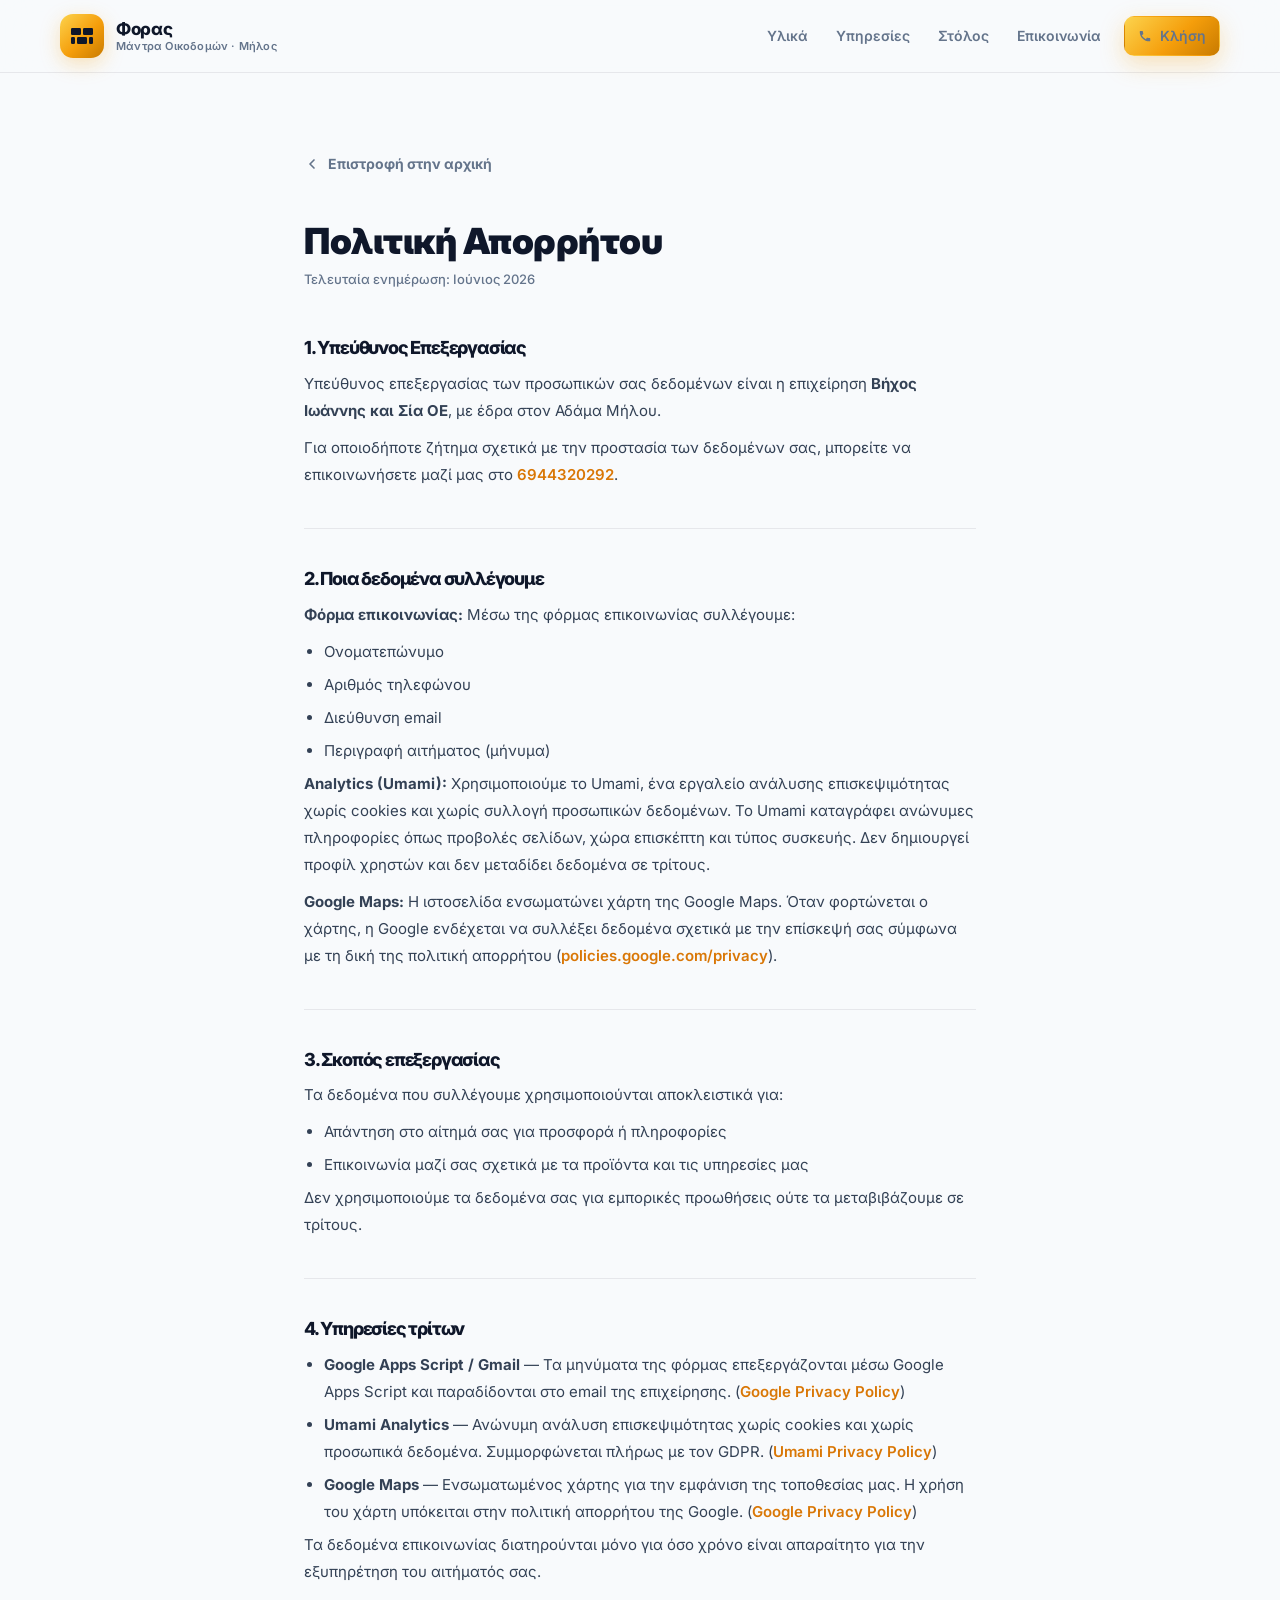
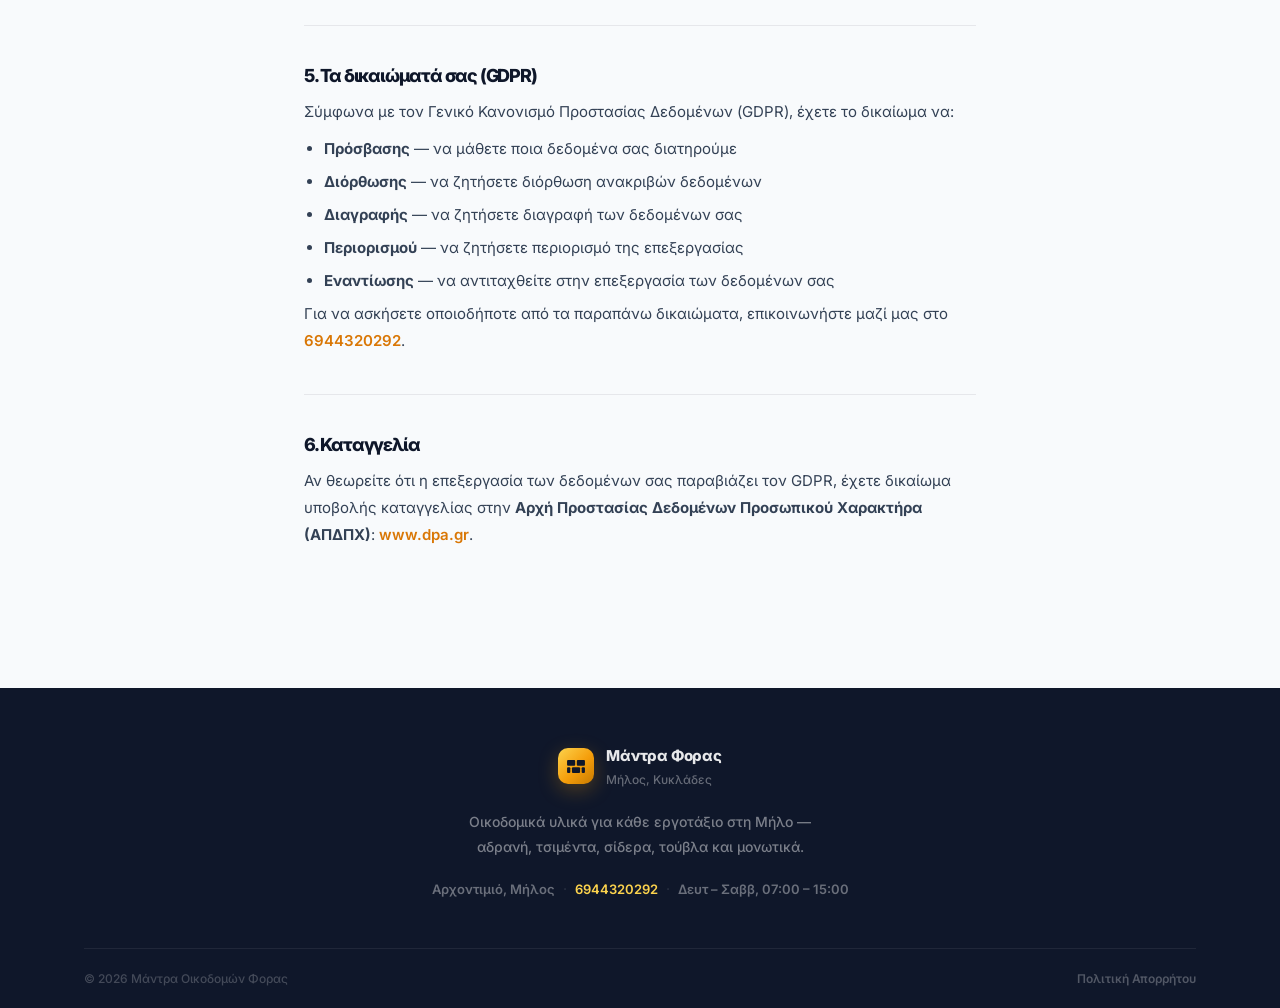
==== commit 38685eca: "seo++" ====
--- a/privacy-policy.html
+++ b/privacy-policy.html
@@ -95,9 +95,9 @@
 <body>
 
   <!-- HEADER -->
-  <header class="header">
+<header class="header" id="header">
     <div class="container nav-inner">
-      <a class="brand" href="index.html">
+      <a class="brand" href="/">
         <div class="logo-mark">
           <svg width="22" height="16" viewBox="0 0 22 16" fill="currentColor" aria-hidden="true">
             <rect x="0" y="0" width="10" height="7" rx="1.2" />
@@ -112,8 +112,27 @@
           <span class="brand-sub">Μάντρα Οικοδομών · Μήλος</span>
         </div>
       </a>
+
+      <nav class="nav-menu">
+        <a href="#products">Υλικά</a>
+        <a href="#services">Υπηρεσίες</a>
+        <a href="#fleet">Στόλος</a>
+        <a href="#contact">Επικοινωνία</a>
+        <a class="btn btn-primary nav-cta" href="tel:+306944320292">
+          <svg width="14" height="14" viewBox="0 0 24 24" fill="currentColor">
+            <path
+              d="M6.6 10.8c1.4 2.8 3.8 5.1 6.6 6.6l2.2-2.2c.27-.27.67-.36 1.02-.24 1.12.37 2.33.57 3.57.57.55 0 1 .45 1 1V20c0 .55-.45 1-1 1C10.29 21 3 13.71 3 4.5c0-.55.45-1 1-1H7.5c.55 0 1 .45 1 1 0 1.25.2 2.45.57 3.57.11.35.03.74-.25 1.01L6.6 10.8z" />
+          </svg>
+          Κλήση
+        </a>
+      </nav>
+
+      <button class="hamburger" id="hamburger" aria-label="Μενού" aria-expanded="false">
+        <span></span><span></span><span></span>
+      </button>
     </div>
   </header>
+
 
   <main>
     <div class="pp-wrap">
--- a/style.css
+++ b/style.css
@@ -1,41 +1,31 @@
-/* ================================================
-   Μάντρα Οικοδομών Φορας — Professional Theme
-   ================================================ */
-
+/* ---------- Root Variables ---------- */
 :root {
   --bg:      #f8fafc;
   --surface: #ffffff;
   --surface2:#f1f5f9;
-
   --text:  #0f172a;
   --text2: #334155;
   --muted: #64748b;
   --muted2:#94a3b8;
-
   --gold:    #f59e0b;
   --gold-lt: #fcd34d;
   --gold-dk: #d97706;
   --navy:    #0f172a;
   --navy2:   #1e293b;
   --green:   #25d366;
-
   --border:  rgba(15,23,42,.08);
   --border2: rgba(15,23,42,.13);
-
   --sh-xs: 0 2px 8px rgba(15,23,42,.05);
   --sh-sm: 0 8px 20px rgba(15,23,42,.08);
   --sh:    0 16px 44px rgba(15,23,42,.10);
   --sh-lg: 0 32px 80px rgba(15,23,42,.13);
-
   --r:    14px;
   --r-lg: 20px;
   --r-xl: 26px;
   --max:  1160px;
-
   --ease: cubic-bezier(.2,.8,.2,1);
   --t:    180ms;
   --tm:   300ms;
-
   --font: 'Inter', ui-sans-serif, system-ui, -apple-system, sans-serif;
 }
 
@@ -53,7 +43,7 @@
 a { color: inherit; text-decoration: none; }
 img { max-width: 100%; display: block; }
 button { font: inherit; cursor: pointer; border: none; background: none; }
-::selection { background: rgba(245,158,11,.22); }
+::selection { background: rgba(245,158,11,.22); color: var(--muted); }
 .container { max-width: var(--max); margin: 0 auto; padding: 0 24px; }
 
 /* ---------- Scroll Progress ---------- */
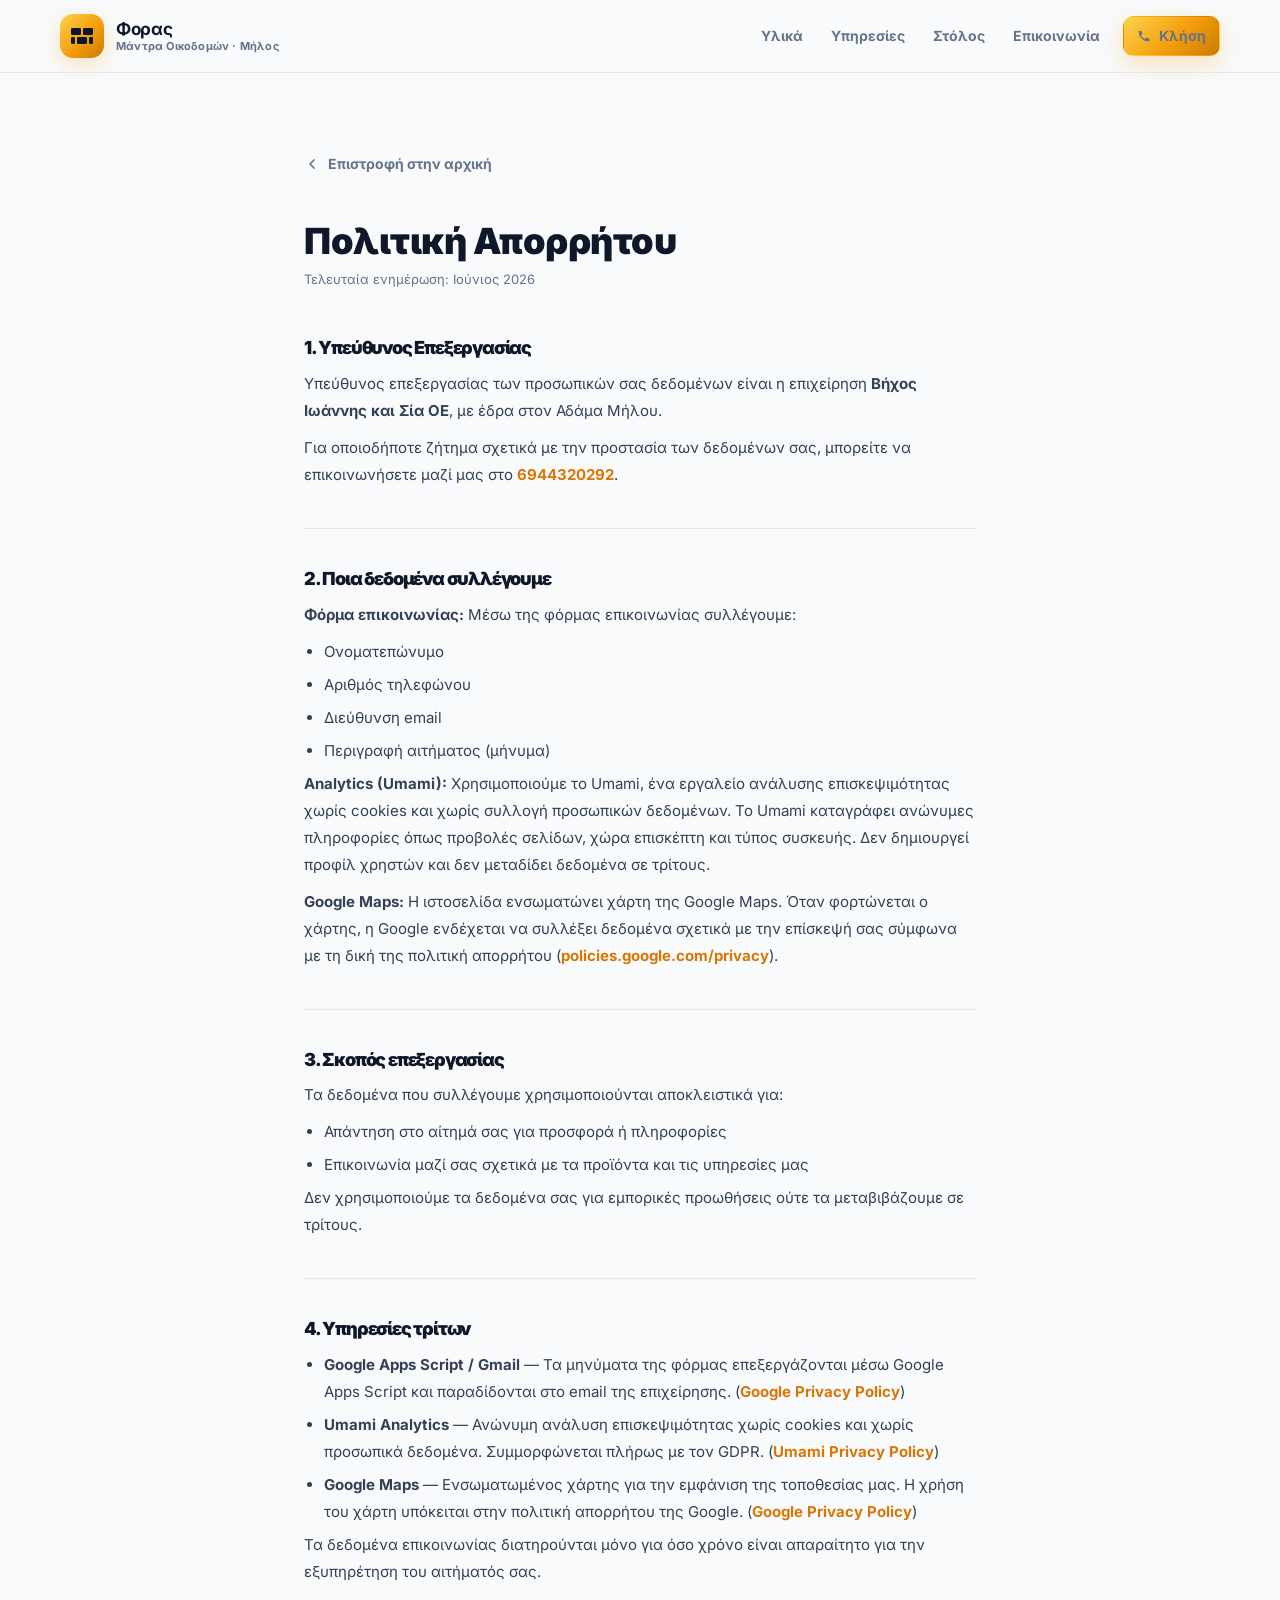
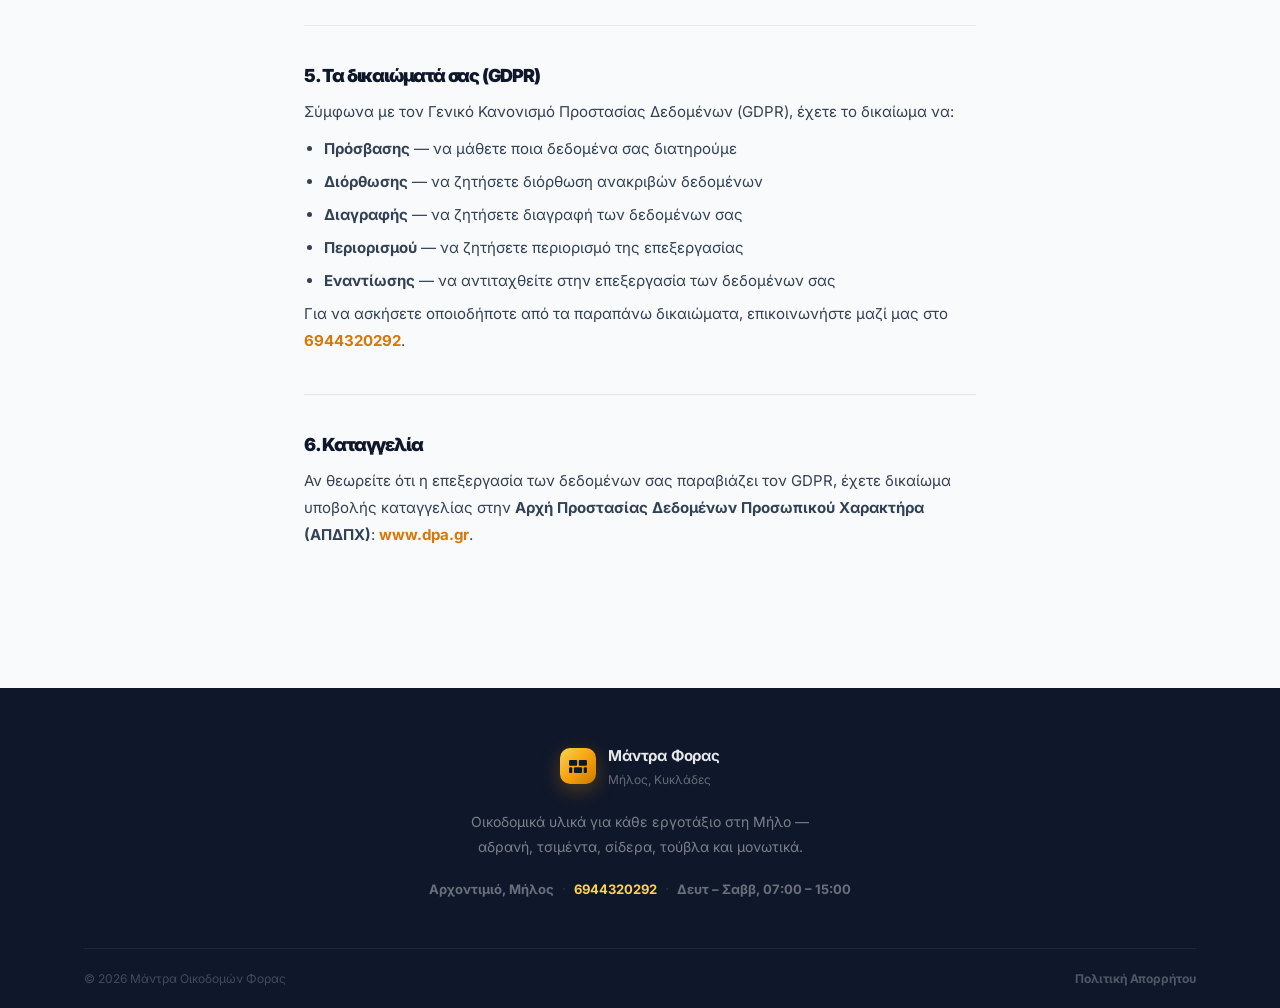
==== commit 1dd529cf: "fonts locally" ====
--- a/privacy-policy.html
+++ b/privacy-policy.html
@@ -6,10 +6,6 @@
   <meta name="viewport" content="width=device-width, initial-scale=1.0">
   <title>Πολιτική Απορρήτου | Μάντρα Οικοδομών Φορας</title>
   <meta name="robots" content="noindex, follow">
-  <link rel="preconnect" href="https://fonts.googleapis.com">
-  <link rel="preconnect" href="https://fonts.gstatic.com" crossorigin>
-  <link href="https://fonts.googleapis.com/css2?family=Inter:wght@400;500;600;700;800;900&display=swap"
-    rel="stylesheet">
   <link rel="stylesheet" href="style.css">
   <style>
     .pp-wrap {
--- a/style.css
+++ b/style.css
@@ -1,3 +1,26 @@
+/* ---------- Local Fonts ---------- */
+@font-face {
+  font-family: 'Inter';
+  font-weight: 400;
+  font-style: normal;
+  font-display: swap;
+  src: url('assets/fonts/inter-v20-greek_latin-regular.woff2') format('woff2');
+}
+@font-face {
+  font-family: 'Inter';
+  font-weight: 700;
+  font-style: normal;
+  font-display: swap;
+  src: url('assets/fonts/inter-v20-greek_latin-700.woff2') format('woff2');
+}
+@font-face {
+  font-family: 'Inter';
+  font-weight: 900;
+  font-style: normal;
+  font-display: swap;
+  src: url('assets/fonts/inter-v20-greek_latin-900.woff2') format('woff2');
+}
+
 /* ---------- Root Variables ---------- */
 :root {
   --bg:      #f8fafc;
@@ -63,7 +86,7 @@
   background: var(--navy);
   color: rgba(255,255,255,.72);
   font-size: 13px;
-  font-weight: 500;
+  font-weight: 400;
 }
 .topbar-inner {
   display: flex;
@@ -109,12 +132,12 @@
 }
 .logo-sm { width: 36px; height: 36px; border-radius: 10px; font-size: 12px; }
 .brand-text { display: flex; flex-direction: column; line-height: 1.25; }
-.brand-name { font-weight: 800; font-size: 17px; letter-spacing: -.3px; }
-.brand-sub  { font-size: 11px; color: var(--muted); font-weight: 600; letter-spacing: .2px; }
+.brand-name { font-weight: 700; font-size: 17px; letter-spacing: -.3px; }
+.brand-sub  { font-size: 11px; color: var(--muted); font-weight: 700; letter-spacing: .2px; }
 
 .nav-menu { display: flex; align-items: center; gap: 2px; }
 .nav-menu a {
-  font-size: 14px; font-weight: 600; color: var(--muted);
+  font-size: 14px; font-weight: 700; color: var(--muted);
   padding: 8px 13px; border-radius: 10px;
   transition: background var(--t), color var(--t);
 }
@@ -245,7 +268,7 @@
   display: inline-flex; align-items: center; gap: 9px;
   padding: 7px 14px; border-radius: 999px;
   background: rgba(245,158,11,.13); border: 1px solid rgba(245,158,11,.28);
-  color: var(--gold-lt); font-size: 13px; font-weight: 600; letter-spacing: .3px;
+  color: var(--gold-lt); font-size: 13px; font-weight: 700; letter-spacing: .3px;
   margin-bottom: 22px;
 }
 .badge-dot {
@@ -291,7 +314,7 @@
 .stat-cell:nth-child(3),
 .stat-cell:nth-child(4) { border-bottom: none; }
 .stat-num { font-size: 30px; font-weight: 900; color: var(--gold); letter-spacing: -1px; line-height: 1; }
-.stat-lbl { font-size: 12px; color: rgba(255,255,255,.45); font-weight: 500; line-height: 1.35; }
+.stat-lbl { font-size: 12px; color: rgba(255,255,255,.45); font-weight: 400; line-height: 1.35; }
 
 /* ---------- Trust Bar ---------- */
 .trust-bar { background: var(--surface); border-bottom: 1px solid var(--border); }
@@ -300,7 +323,7 @@
 .trust-item {
   display: flex; align-items: center; gap: 8px;
   padding: 16px 28px;
-  font-size: 14px; font-weight: 600; color: var(--text2);
+  font-size: 14px; font-weight: 700; color: var(--text2);
   white-space: nowrap;
   border-right: 1px solid var(--border);
   flex-shrink: 0;
@@ -329,7 +352,7 @@
   font-size: 36px; font-weight: 900; letter-spacing: -1.2px; line-height: 1.1; margin-bottom: 10px;
 }
 .section-dark h2 { color: #fff; }
-.section-sub { color: var(--muted); font-size: 15px; font-weight: 500; }
+.section-sub { color: var(--muted); font-size: 15px; font-weight: 400; }
 
 /* ---------- Products ---------- */
 .products-grid {
@@ -359,8 +382,8 @@
   transition: background var(--t), transform var(--t);
 }
 .product-card:hover .product-icon { background: rgba(245,158,11,.17); transform: scale(1.06); }
-.product-card h3 { font-size: 15px; font-weight: 800; margin-bottom: 5px; letter-spacing: -.2px; }
-.product-card p  { font-size: 13px; color: var(--muted); font-weight: 500; line-height: 1.55; }
+.product-card h3 { font-size: 15px; font-weight: 700; margin-bottom: 5px; letter-spacing: -.2px; }
+.product-card p  { font-size: 13px; color: var(--muted); font-weight: 400; line-height: 1.55; }
 
 /* ---------- Services ---------- */
 .services-grid {
@@ -391,8 +414,8 @@
   font-size: 44px; font-weight: 900;
   color: rgba(245,158,11,.18); letter-spacing: -3px; line-height: 1;
 }
-.service-card h3 { font-size: 19px; font-weight: 800; color: #fff; margin-bottom: 10px; letter-spacing: -.3px; }
-.service-card p  { font-size: 14px; color: rgba(255,255,255,.50); font-weight: 500; line-height: 1.72; }
+.service-card h3 { font-size: 19px; font-weight: 700; color: #fff; margin-bottom: 10px; letter-spacing: -.3px; }
+.service-card p  { font-size: 14px; color: rgba(255,255,255,.50); font-weight: 400; line-height: 1.72; }
 
 /* ---------- CTA Strip ---------- */
 .cta-strip {
@@ -405,7 +428,7 @@
 .cta-text h3 {
   font-size: 26px; font-weight: 900; color: var(--navy); letter-spacing: -.5px; margin-bottom: 6px;
 }
-.cta-text p { font-size: 15px; color: rgba(15,23,42,.65); font-weight: 500; }
+.cta-text p { font-size: 15px; color: rgba(15,23,42,.65); font-weight: 400; }
 
 /* ---------- Areas ---------- */
 .areas-grid { display: grid; grid-template-columns: repeat(3, 1fr); gap: 16px; }
@@ -428,8 +451,8 @@
   color: var(--gold-dk); font-size: 11px; font-weight: 700;
   letter-spacing: .4px; text-transform: uppercase; margin-bottom: 12px;
 }
-.area-card h3 { font-size: 20px; font-weight: 800; margin-bottom: 8px; letter-spacing: -.3px; }
-.area-card p  { font-size: 14px; color: var(--muted); font-weight: 500; line-height: 1.6; }
+.area-card h3 { font-size: 20px; font-weight: 700; margin-bottom: 8px; letter-spacing: -.3px; }
+.area-card p  { font-size: 14px; color: var(--muted); font-weight: 400; line-height: 1.6; }
 
 /* ---------- Contact ---------- */
 .contact-grid {
@@ -472,7 +495,7 @@
 .field:last-of-type { margin-bottom: 16px; }
 
 label { font-size: 13px; font-weight: 700; color: var(--muted); letter-spacing: .2px; }
-.opt { font-weight: 500; opacity: .7; font-size: 12px; }
+.opt { font-weight: 400; opacity: .7; font-size: 12px; }
 
 input, textarea {
   width: 100%; padding: 12px 14px;
@@ -490,7 +513,7 @@
 .btn-submit { width: 100%; padding: 14px; font-size: 15px; border-radius: 16px; }
 .form-feedback {
   margin-top: 12px; padding: 12px 14px; border-radius: var(--r);
-  font-size: 13px; font-weight: 600;
+  font-size: 13px; font-weight: 700;
 }
 .form-feedback.ok { background: rgba(34,197,94,.09); border: 1px solid rgba(34,197,94,.22); color: #15803d; }
 .form-feedback.err { background: rgba(239,68,68,.09); border: 1px solid rgba(239,68,68,.22); color: #dc2626; }
@@ -507,16 +530,16 @@
   display: inline-flex; align-items: center; gap: 12px;
   margin-bottom: 20px;
 }
-.footer-name    { font-size: 15px; font-weight: 800; color: rgba(255,255,255,.9); letter-spacing: -.2px; text-align: left; }
-.footer-tagline { font-size: 12px; color: rgba(255,255,255,.36); font-weight: 500; margin-top: 2px; text-align: left; }
+.footer-name    { font-size: 15px; font-weight: 700; color: rgba(255,255,255,.9); letter-spacing: -.2px; text-align: left; }
+.footer-tagline { font-size: 12px; color: rgba(255,255,255,.36); font-weight: 400; margin-top: 2px; text-align: left; }
 .footer-bio {
-  font-size: 14px; color: rgba(255,255,255,.45); font-weight: 500;
+  font-size: 14px; color: rgba(255,255,255,.45); font-weight: 400;
   line-height: 1.8; margin-bottom: 20px;
 }
 .footer-meta {
   display: flex; align-items: center; justify-content: center;
   flex-wrap: wrap; gap: 8px;
-  font-size: 13px; font-weight: 600; color: rgba(255,255,255,.38);
+  font-size: 13px; font-weight: 700; color: rgba(255,255,255,.38);
 }
 .footer-meta a { color: var(--gold-lt); transition: opacity var(--t); }
 .footer-meta a:hover { opacity: .75; }
@@ -526,8 +549,8 @@
   display: flex; align-items: center; justify-content: space-between;
   padding: 20px 0;
 }
-.footer-copy    { font-size: 12px; color: rgba(255,255,255,.22); font-weight: 500; }
-.footer-privacy { font-size: 12px; color: rgba(255,255,255,.28); font-weight: 600; transition: color var(--t); }
+.footer-copy    { font-size: 12px; color: rgba(255,255,255,.22); font-weight: 400; }
+.footer-privacy { font-size: 12px; color: rgba(255,255,255,.28); font-weight: 700; transition: color var(--t); }
 .footer-privacy:hover { color: rgba(255,255,255,.6); }
 
 /* ---------- Map ---------- */
@@ -556,7 +579,7 @@
 .map-pin-icon { color: var(--gold-dk); margin-bottom: 4px; }
 .map-address  { font-size: 15px; font-weight: 700; color: var(--text); }
 .map-load-btn { pointer-events: none; }
-.map-note     { font-size: 12px; color: var(--muted2); font-weight: 500; }
+.map-note     { font-size: 12px; color: var(--muted2); font-weight: 400; }
 
 /* ---------- Mobile Sticky CTA ---------- */
 .mobile-cta {
